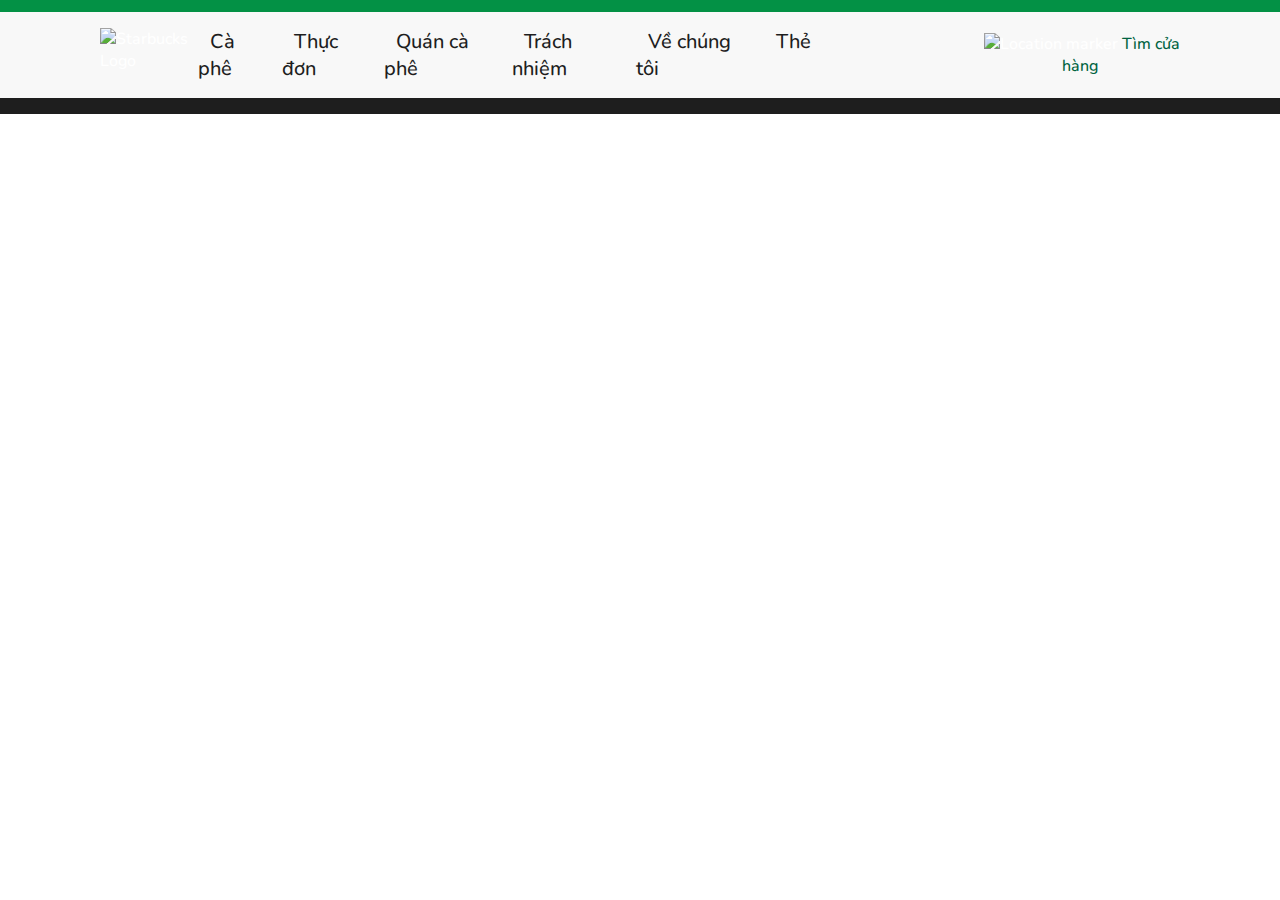
==== index.html @ 79cfeed6 "modified all menu classes" ====
<!DOCTYPE html>
<html lang="vi-VN">
<head>
    <meta charset="UTF-8">
    <meta http-equiv="X-UA-Compatible" content="IE=edge">
    <meta name="viewport" content="width=device-width, initial-scale=1.0">
    <link rel="stylesheet" type = "text/css" href = "styles/style.css">
    <title>Starbucks Coffee Company</title>
</head>
<body>
    <header class="header-container">
        <a href="https://youtu.be/dQw4w9WgXcQ" class="decorative-line"></a>
        <div id="header">
            <div class="logo-container">
                <a href="#" class="logo">
                    <img src="https://www.starbucks.vn/media/jlrf0uhs/logo_tcm89-366_w1024_n.png" alt="Starbucks Logo">
                </a>
            </div>

            <div class="nav-menu">
                <ul>
                    <li class="nav-link nav-link-0">
                        <a href="#">
                            <strong>Cà phê</strong>
                        </a>
                    </li>
                    <li class="nav-link nav-link-1">
                        <a href="#">
                            <strong>Thực đơn</strong>
                        </a>
                    </li>
                    <li class="nav-link nav-link-2">
                        <a href="#">
                            <strong>Quán cà phê</strong>
                        </a>
                    </li>
                    <li class="nav-link nav-link-3">
                        <a href="#">
                            <strong>Trách nhiệm</strong>
                        </a>
                    </li>
                    <li class="nav-link nav-link-4">
                        <a href="#">
                            <strong>Về chúng tôi</strong>
                        </a>
                    </li>
                    <li class="nav-link nav-link-5">
                        <a href="#">
                            <strong>Thẻ</strong>
                        </a>
                    </li>

                </ul>
            </div>

            <div class="store-location-container">
                <a href="#" class="store-location">
                    <img class="location-marker" src="https://www.starbucks.vn/assets/images/map%20marker.svg" alt="Location marker">
                    <span>Tìm cửa hàng</span>
                </a>
            </div>

            <div class="nav-drop-down hamburger"></div>

        </div>    
    </header>

    <div class="megaNav" id="menus">
        <ol class="container">
            <!--menu 0-->
            <li class="fields" id="menu_0">
                <div class="menu_content">
                    <ol class="nav-blocks">
                        <li>
                            <p>
                                <a href="https://www.starbucks.vn/ca-phe/ca-phe-cua-chung-toi/" class="bold">Cà phê của Chúng tôi</a>
                            </p>
                            <ol>
                                <li>
                                    <a href="https://www.starbucks.vn/ca-phe/ca-phe-cua-chung-toi/format/whole-bean/">Cà phê Nguyên Hạt</a>
                                </li>
                                <li>
                                    <a href="https://www.starbucks.vn/ca-phe/ca-phe-cua-chung-toi/view-all-coffee/">Xem Tất cả các loại Cà phê</a>
                                </li>
                            </ol>
                        </li>
    
                        <li>
                            <p>
                                <a href="https://www.starbucks.vn/ca-phe/coffee-finder/" class="bold">Tìm loại Cà phê Hoàn hảo của Bạn</a>
                            </p>
                        </li>
    
                        <li>
                            <p>
                                <a href="https://www.starbucks.vn/ca-phe/espresso/" class="bold"> Espresso</a>
                            </p>
                            <ol>
                                <li>
                                    <a href="https://www.starbucks.vn/ca-phe/espresso/thành-phần/">Thành phần</a>
                                </li>
                                <li>
                                    <a href="https://www.starbucks.vn/ca-phe/espresso/thiết-bị-tốt-nhất/">Thiết bị Tốt nhất</a>
                                </li>
                                <li>
                                    <a href="https://www.starbucks.vn/ca-phe/espresso/nhân-viên-pha-chế-cà-phê/">Nhân viên Pha chế Cà phê</a>
                                </li>
                            </ol>
                        </li>
    
                        <li>
                            <p>
                                <a href="https://www.starbucks.vn/ca-phe/cach-pha-ca-phe/" class="bold">Cách Pha Cà phê</a>
                            <ol>
                                <li>
                                    <a href="https://www.starbucks.vn/ca-phe/cach-pha-ca-phe/coffee-press/">Coffee Press</a>"
                                </li>
                                <li>
                                    <a href="https://www.starbucks.vn/ca-phe/cach-pha-ca-phe/pour-over/">Pour-Over</a>"
                                </li>
                                <li>
                                    <a href="https://www.starbucks.vn/ca-phe/cach-pha-ca-phe/iced-pour-over/">Iced Pour-Over</a>
                                </li>
                                <li>
                                    <a href="https://www.starbucks.vn/ca-phe/cach-pha-ca-phe/coffee-brewer/">Coffee Brewer</a>
                                </li>
                            </ol>
                        </li>
    
                        <li>
                            <p>
                                <a href="https://www.starbucks.vn/ca-phe/tim-nguon-cung-ung-co-dao-duc/" class="bold">Tìm nguồn Cung ứng có Đạo đức</a>       
                            </p>
                            <ol>
                                <li>
                                    <a href="https://www.starbucks.vn/trach-nhiem/tim-nguon-cung-ung-co-dao-duc/tim-nguon-cung-ung-ca-phe/">
                                        Cà phê được Vun trồng có Trách nhiệm</a>
                                </li>
                                <li>
                                    <a href="https://www.starbucks.vn/ca-phe/tim-nguon-cung-ung-co-dao-duc/chat-luong-ca-phe/">Chất lượng cà phê</a>
                                </li>
                                <li>
                                    <a href="https://www.starbucks.vn/trach-nhiem/tim-nguon-cung-ung-co-dao-duc/ho-tro-nong-dan/">Hỗ trợ Nông dân</a>
                                </li>
                            </ol>
                        </li>
    
                        <li>
                            <p class="bold">Tìm hiểu thêm</p>
                            <ol>
                                <li>
                                    <a href="https://www.starbucks.vn/ca-phe/learn/dòng-sản-phẩm-cà-phê-rang/">Dòng sản phẩm Cà phê Rang Starbucks</a>
                                </li>
                                <li>
                                    <a href="https://www.starbucks.vn/ca-phe/learn/những-hương-vị-trong-cốc-cà-phê-của-bạn/">Những hương vị trong Cốc cà phê của bạn</a>
                                </li>
                                <li>
                                    <a href="https://www.starbucks.vn/ca-phe/learn/câu-hỏi-thường-gặp-về-cà-phê/">Câu hỏi Thường Gặp về Cà phê
                                </li>
                            </ol>
                        </li>
                    </ol>
    
                    <p class="menu_suggestion_title">Bạn đang tìm kiếm các loại Đồ uống Cà phê?</p>
                    <ul class="menu_suggestion_links">
                        <li class="navGroup_menu_sugList_item">
                            <a  class="link" href="https://www.starbucks.vn/thuc-don/thuc-uong//" class="bold">Thức uống
                            </a>
                        </li>
                    </ul>
                </div>
    
                <div class="menu_promo">
                    <a href="https://www.starbucks.vn/ca-phe/vang/" target="_self">
                        <p>
                            <img src="https://www.starbucks.vn/media/gapffx4c/blonde_roast_coffee_tcm89-15926.jpg" alt="Starbucks Rewards">
                        </p>
                        <p class="bold">Blonde Roast</p>
                        <p>Nhẹ và ngọt dịu, loại cà phê rang qua hoàn hảo.</p>
                    </a>
                </div>
            </li>
    
            <!-- menu 1-->
            <li class="fields" id="menu_1">
                <div class="menu_content">
                    <ol class="nav-blocks">
                        <li>
                            <p>
                                <a href="https://www.starbucks.vn/thuc-don/thuc-an/" class="bold">Thức ăn</a>
                            </p>
    
                            <ol>
                                <li>
                                    <a href="https://www.starbucks.vn/thuc-don/thuc-an/banh/">Bánh</a>
                                </li>
                                <li>
                                    <a href="https://www.starbucks.vn/thuc-don/thuc-an/banh-muffin/">Bánh Muffin</a>
                                </li>
                                <li>
                                    <a href="https://www.starbucks.vn/thuc-don/thuc-an/banh-cookie/">Bánh Cookie</a>"
                                <li>
                                    <a href="https://www.starbucks.vn/thuc-don/thuc-an/banh-ngot/">Bánh ngọt</a>"
                                </li>
                                <li>
                                    <a href="https://www.starbucks.vn/thuc-don/thuc-an/banh-mi-sandwiches/">Bánh mì sandwiches</a>
                                </li>
                            </ol>
                        </li>
    
                        <li>
                            <p>
                                <a href="https://www.starbucks.vn/thuc-don/thuc-uong/" class="bold">Thức uống</a>
                            </p>
    
                            <ol>
                                <li>
                                    <a href="https://www.starbucks.vn/thuc-don/thuc-uong/thuc-uong-espresso/">Thức uống Espresso</a>
                                </li>
                                <li>
                                    <a href="https://www.starbucks.vn/thuc-don/thuc-uong/thuc-uong-voi-socola/">Thức uống với Sôcôla</a>
                                </li>
                                <li>
                                    <a href="https://www.starbucks.vn/thuc-don/thuc-uong/ca-phe-xay-frappuccino/">Cà phê Xay Frappuccino®</a>
                                </li>
                                <li>
                                    <a href="https://www.starbucks.vn/thuc-don/thuc-uong/kem-tron-frappuccino/">Kem Trộn Frappuccino®</a>
                                <li>
                                    <a href="https://www.starbucks.vn/thuc-don/thuc-uong/tra-pha/">Trà pha</a>
                                </li>
                            </ol>
                        </li>
                    </ol>
    
                    <p class="menu_suggestion_title">Bạn đang tìm kiếm Cà phê để thưởng thức tại Nhà?</p>
                    <ul class="menu_suggestion_links">
                        <li class="navGroup_menu_sugList_item"> 
                            <a  class="link bold" href="https://www.starbucks.vn/ca-phe/learn/dòng-sản-phẩm-cà-phê-rang/">Tìm hiểu về Dòng sản phẩm cà phê rang Starbucks Roast
                            </a>
                        </li>
                        <li class="navGroup_menu_sugList_item">Cà phê</li>
                    </ul>
                </div>
    
                <div class="menu_promo">
                    <a href="https://www.starbucks.vn/thuc-don/thuc-an/" target="_self">
                        <p>
                            <img src="https://www.starbucks.vn/media/lwhnwlla/menu_blueberries_tcm89-16461.jpg" alt="Starbucks Rewards">
                        </p>
                        
                        <p class="bold">Đồ ăn Thực thụ, Cực Ngon</p>
                        <p>Xem những lựa chọn món ăn mới trong cửa hàng của chúng tôi.</p>
                        
                    </a>
                </div>
            </li>
    
            <!--menu 2-->
            <li class="fields" id="menu_2">
                <div class="menu_content">
                    <ol class="nav-blocks">
                        <li>
                            <p>
                                <a href="https://www.starbucks.vn/quan-ca-phe/chuong-trinh-chuyen-gia-ca-phe/" class="bold">Chương trình Chuyên gia cà phê</a>
                            </p>
                        </li>
    
                        <li>
                            <p>
                                <a href="https://www.starbucks.vn/quan-ca-phe/cong-dong-truc-tuyen/" class="bold">Cộng đồng Trực tuyến</a>
                            </p>
                        </li>
    
                        <li>
                            <p>
                                <a href="https://www.starbucks.vn/quan-ca-phe/thiet-ke-cua-hang/" class="bold">Thiết kế Cửa hàng
                            </p>
                        </li>
    
                        <li>
                            <p>
                                <a href="https://www.starbucks.vn/quan-ca-phe/thuong-mai/" class="bold">Sản phẩm</a>
                            </p>
                            <ol>
                                <li>
                                    <a href="https://www.starbucks.vn/quan-ca-phe/thuong-mai/drinkware/">Dụng cụ uống</a>
                                </li>
                                <li>
                                    <a href="https://www.starbucks.vn/quan-ca-phe/thuong-mai/machines/">Dụng cụ pha chế</a>
                                </li>
                                <li>
                                    <a href="https://www.starbucks.vn/quan-ca-phe/thuong-mai/accessories/">Phụ kiện</a>
                                </li>
                            </ol>
                        </li>
                    </ol>
    
                    <p class="menu_suggestion_title">Bạn đang tìm kiếm Điều gì Khác?</p>
                    <ul class="menu_suggestion_links">
                        <li class="navGroup_menu_sugList_item"> 
                            <a  class="link bold" href="https://www.starbucks.vn/thuc-don/thuc-uong/">Thức uống
                            </a>
                        </li>
                        <li class="navGroup_menu_sugList_item">Giới thiệu về Chúng tôi</li>
                    </ul>
                </div>
    
                <div class="menu_promo">
                    <a href="https://www.starbucks.vn/quan-ca-phe/" target="_self">
                        <p>
                            <img src="https://www.starbucks.vn/media/hagf4003/coffeehouse-teaser_tcm89-3864.jpg" alt="Starbucks Rewards">
                        </p>
                        
                        <p class="bold">Cà phê của chúng tôi đưa mọi người lại gần nhau</p>
                        <p>Vui chơi, mơ giấc mơ lớn và kết nối với bạn bè.</p>
                        
                    </a>
                </div>
            </li>
    
    
            <!--menu_3-->
            <li class="fields" id="menu_3">
                <div class="menu_content">
                    <ol class="nav-blocks">
                        <li>
                            <p>
                                <a href="https://www.starbucks.vn/trach-nhiem/tim-nguon-cung-ung-co-dao-duc/" class="bold">Tìm nguồn Cung ứng có Đạo đức
                            </p>
                            <ol>
                                <li>
                                    <a href="https://www.starbucks.vn/trach-nhiem/tim-nguon-cung-ung-co-dao-duc/ho-tro-nong-dan/">Hỗ trợ Nông dân</a>"
                                </li>
                                <li>
                                    <a href="https://www.starbucks.vn/trach-nhiem/tim-nguon-cung-ung-co-dao-duc/tim-nguon-cung-ung-ca-phe/">Tìm nguồn Cung ứng Cà phê</a>"
                                </li>
                                <li>
                                    <a href="https://www.starbucks.vn/trach-nhiem/tim-nguon-cung-ung-co-dao-duc/tim-nguon-cung-ung-tra/">Tìm nguồn Cung ứng Trà</a>"
                                </li>
                                <li>
                                    <a href="https://www.starbucks.vn/trach-nhiem/tim-nguon-cung-ung-co-dao-duc/tim-nguon-cung-ung-ca-cao/">Tìm nguồn Cung ứng Ca cao</a>"
                                </li>
                            </ol>
                        </li>
    
                        <li>
                            <p>
                                <a href="https://www.starbucks.vn/trach-nhiem/moi-truong/" class="open">Môi trường</a>"
                            </p>
    
                            <ol>
                                <li>
                                    <a href="https://www.starbucks.vn/trach-nhiem/moi-truong/tai-che/">Tái chế</a>
                                </li>
                                <li>
                                    <a href="https://www.starbucks.vn/trach-nhiem/moi-truong/nang-luong/">Năng lượng</a>
                                </li>
                                <li>
                                    <a href="https://www.starbucks.vn/trach-nhiem/moi-truong/nuoc/">Nước</a>
                                </li>
                                <li>
                                    <a href="https://www.starbucks.vn/trach-nhiem/moi-truong/cong-trinh-xanh/">Công trình Xanh</a>
                                </li>
                                <li>
                                    <a href="https://www.starbucks.vn/trach-nhiem/moi-truong/bien-doi-khi-hau/">Biến đổi Khí hậu</a>
                                </li>
                            </ol>
    
                        </li>       
                    </ol>
                    <p class="menu_suggestion_title">Bạn đang tìm kiếm Thông tin về Starbucks?</p>
                    <ul class="menu_suggestion_links">
                        <li class="navGroup_menu_sugList_item">Giới thiệu về Chúng tôi</li>
                        <li class="navGroup_menu_sugList_item">Cà phê</li>
                    </ul>
                </div>
    
                <div class="menu_promo">
                    <div class="anchor">
                        <p>
                            <img src="https://www.starbucks.vn/media/ksrinkwr/responsibility-upsell-promo-image_tcm89-23593.jpg" alt="Starbucks Rewards">
                        </p>
                        
                        <p class="bold">Sự tham gia của Cộng đồng</p>
                        <p>
                            "Chúng tôi khuyến khích cộng sự (nhân viên) cũng như khách hàng tham gia cộng đồng của họ.""
                        </p>
                        
                    </div>
                </div>  
            </li>
    
    
            <!--menu_4-->
            <li class="fields" id="menu_4">
                <div class="menu_content">
                    <ol class="nav-blocks">
                        <li>
                            <p>
                                <a href="https://www.starbucks.vn/ve-chung-toi/di-san/" class="bold">Di sản
                            </p>
                        </li>
                        <li>
                            <p>
                                <a href="https://www.starbucks.vn/ve-chung-toi/cong-ty/" class="bold">Công ty</a>"
                            </p>
    
                            <ol>
                                <li>
                                    <a href="https://www.starbucks.vn/ve-chung-toi/cong-ty/tuyen-bo-ve-su-menh/">Tuyên bố về Sứ mệnh</a>
                                </li>
                                <li>
                                    <a href="https://www.starbucks.vn/ve-chung-toi/cong-ty/dao-duc-va-tuan-thu-trong-kinh-doanh/">Đạo đức và Tuân thủ trong Kinh doanh</a>
                                </li>
                                <li>
                                    <a href="https://www.starbucks.vn/ve-chung-toi/cong-ty/su-da-dang-tai-starbucks/">Sự đa dạng tại Starbucks</a>
                                </li>
                                <li>
                                    <a href="https://www.starbucks.vn/ve-chung-toi/cong-ty/chinh-sach-truc-tuyen/">Chính sách Trực tuyến</a>
                                </li>
                            </ol>
    
                        </li> 
                        
                        <li>
                            <p>
                                <a href="https://www.starbucks.vn/ve-chung-toi/co-hoi-nghe-nghiep/" class="bold">Cơ hội nghề nghiệp</a>
                            </p>
                        </li>
                    </ol>
                    <p class="menu_suggestion_title">Bạn đang tìm kiếm Vị trí Cửa hàng?</p>
                    <ul class="menu_suggestion_links">
                        <li class="navGroup_menu_sugList_item">
                            <a class="link bold" href="https://www.starbucks.vn/dich-vu-khach-hang/">Dịch vụ Khách hàng</a>"
                        </li>
                        <li class="navGroup_menu_sugList_item">Bộ định vị Cửa hàng</li>
                    </ul>
                </div>
    
                <div class="menu_promo">
                    <div class="anchor">
                        <p>
                            <img src="https://www.starbucks.vn/media/jl4nrlxy/teaser01_tcm89-3390.jpg" alt="Starbucks Rewards">
                        </p>
                        
                        <p class="bold">Một Loại Công ty Khác</p>
                        <p>
                            "Sứ mệnh của chúng tôi là khơi nguồn cảm hứng và nuôi dưỡng tinh thần con người - một người, một cốc cà phê và một tình hàng xóm vào một thời điểm."
                        </p>
                        
                    </div>
                </div>
            </li>
    
    
            <!--menu_5-->
            <li class="fields" id="menu_5">
                <div class="menu_content">
                    <ol class="nav-blocks">
                        <li>
                            <p>
                                <a href="https://card.starbucks.vn/en/" class="bold">Quản Lý Tài Khoản
                            </p>
                            <ol>
                                <li>
                                    <a href="https://card.starbucks.vn/en/sign-in">Đăng nhập/Đăng ký tài khoản mới</a>
                                </li>
                                <li>
                                    <a href="https://card.starbucks.vn/en/sign-in">Lịch sử giao dịch</a>
                                </li>
                                <li>
                                    <a href="https://card.starbucks.vn/en/sign-in">Báo mất thẻ</a>
                                </li>
                            </ol>
                        </li>
    
                        <li>
                            <p class="bold">
                                Thông Tin Khác
                            </p>
                            <ol>
                                <li>
                                    <a href="https://card.starbucks.vn/en/">Starbucks Rewards™</a>
                                </li>
                                
                                <li>
                                    <a href="https://www.starbucks.vn/ve-chung-toi/cong-ty/chinh-sach-truc-tuyen/starbucks-rewards-terms-and-conditions/">
                                        Điều kiện và điều khoản chương trình</a>
                                </li>
    
                                <li>
                                    <a href="https://www.starbucks.vn/ve-chung-toi/cong-ty/chinh-sach-truc-tuyen/chi-nh-sa-ch-ba-o-ma-t-thong-tin/">
                                        Chính sách về quyền riêng tư</a>
                                </li>
    
                                <li>
                                    <a href="https://www.starbucks.vn/ve-chung-toi/cong-ty/chinh-sach-truc-tuyen/starbucks-rewards-faqs/">
                                        Câu hỏi thường gặp chương trình Starbucks Rewards™</a>
                                </li>
                            </ol>
                        </li> 
    
                        <li>
                            <p class="bold">
                                Thẻ quà tặng điện tử
                            </p>
                            <ol>
                                <li>
                                    <a href="https://card.starbucks.vn/en/landing-egift">Gửi thẻ quà tặng ngay</a>
                                </li>
                            </ol>
                        </li>
                    </ol>
                    <p class="menu_suggestion_title"> Đang tìm kiếm vị trí cửa hàng</p>
                    <ul class="menu_suggestion_links">
                        <li class="navGroup_menu_sugList_item">Bộ định vị Cửa hàng</li>
                    </ul>
                </div>
                <div class="menu_promo">
                    <a href="https://card.starbucks.vn/en/sign-in" target="_self">
                        <p>
                            <img src="https://www.starbucks.vn/media/wyldxria/card-teaser_tcm89-25200.jpg" alt="Starbucks Rewards"/>
                        </p>
                        <p class="bold">Nhận ngôi sao điểm thưởng cho mỗi chi tiêu tại Starbucks.</p>
                        <p>
                            Đăng ký Starbucks Rewards™ ngay hôm nay
                        </p>
                    </a>
                </div>
            </li>
        </ol>
    </div>
</body>
</html>
---- styles/style.css ----
@import url('https://fonts.googleapis.com/css2?family=Nunito:wght@200;300;400;500;600;700;800;900;1000&display=swap');

* {
    font-family: "Nunito", monospace;
    font-weight: 500;
    box-sizing: border-box;
    padding: 0;
    margin: 0;
    list-style-type: none;
}

:root {
    --main-color: #006341;
    --dark-color: #1e1e1e;
    --dark-pale: #242221;
    --light-color: #f8f8f8;
}

/* COMMONS */
a {
    color: #fff;
    text-decoration: none;
    padding-right: 4px;
}

p {
    font-weight: 500;
}

.bold {
    font-weight: 800;
    font-size: 14px;
}

/* ONLY STARBUCK */
a:hover {
    background-color: #039145;
}

.header-container {
    background-color: var(--light-color);
}

#header {
    position: relative;
    /* background-color: rgb(180, 211, 242); */
    padding: 16px 100px;
    display: flex;
}

.decorative-line {
    display: block;
    height: 12px;
    background-color: var(--main-color);
    width: 100%;
}

.logo-container {
    display: inline-block;
    flex: 1;
}

.store-location-container {

    flex: 2;
    text-align: center;
    margin: auto;;
}

.store-location span {
    color: var(--main-color);
    font-size: 16px;
    /* margin: auto; */
    /* background-color: crimson; */
}

.location-marker {
    width: 16px;
    /* background-color: coral; */
}

.nav-menu {
    flex: 8;
    display: flex;
    align-items: flex-end;
}

.nav-menu ul {
    width: 80%;
    display: flex;
}

.nav-menu a {
    color: var(--dark-color);
    font-size: 20px;
    padding: 16px;
    padding-left: 12px;
}

.nav-menu a:hover {
    color: var(--light-color);
    background-color: var(--dark-color);
}

.megaNav {
    background-color: var(--dark-color);
    padding: 16px 100px;
    padding-top: 0px;
    color: #fff;
}

.megaNav .container {
    /* background-color: brown; */
    /* background: url("../assets/imgs/Girl.jfif"); */
    background: url("../assets/imgs/pattern_stars.png");
    background-position: 50%;
    background-size: 10%;
    /* min-height: 100px; */
}

.megaNav .container .fields {
    color: #fff;
    display: none;
    flex-direction: row;
}

.megaNav .container .fields.open {
    display: flex;
}

.menu_content {
    background-color: var(--dark-color);
    flex: 5;
}

.menu_content a {
    color: #fff
}

.menu_content .nav-blocks {
    display: grid;
    grid-template-columns: repeat(4, 1fr);
    gap: 40px;
    padding-left: 40px;
}

.menu_content .nav-blocks > li a {
    font-size: 12px;
}

.menu_content .nav-blocks > li a.bold {
    font-size: 14px;
}

.menu_promo {
    /* background-color: salmon; */
    padding: 24px;
    flex: 1;
    /* height: 300px */
    padding-bottom: 40px;
}

.menu_promo .promo-clickable {
    /* background-color: salmon; */
    display: block;
    width: 60%;
}

.menu_promo .promo-clickable p {

}
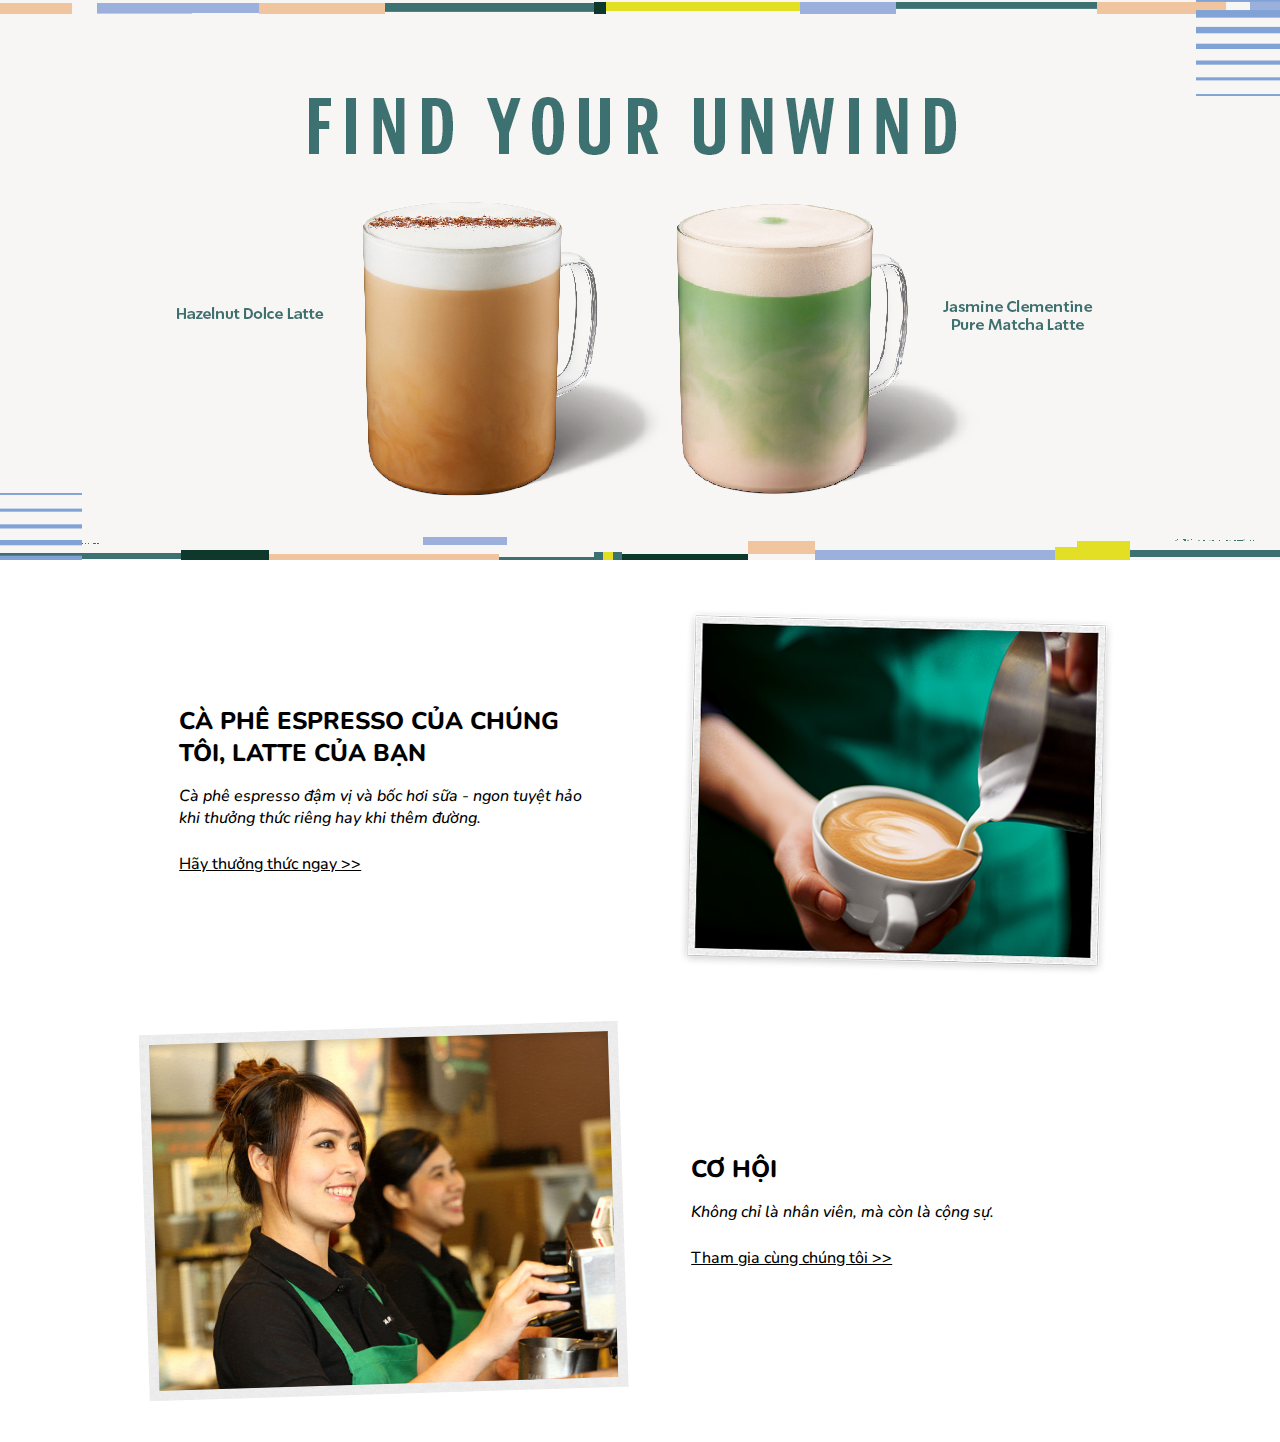
==== commit edb9faac: "finish page-main-content" ====
--- a/index.html
+++ b/index.html
@@ -8,7 +8,7 @@
     <title>Starbucks Coffee Company</title>
 </head>
 <body>
-    <header class="header-container">
+    <!-- <header class="header-container">
         <a href="https://youtu.be/dQw4w9WgXcQ" class="decorative-line"></a>
         <div id="header">
             <div class="logo-container">
@@ -55,7 +55,7 @@
 
             <div class="store-location-container">
                 <a href="#" class="store-location">
-                    <img class="location-marker" src="https://www.starbucks.vn/assets/images/map%20marker.svg" alt="Location marker">
+                    <img src="https://www.starbucks.vn/assets/images/map%20marker.svg" alt="Location marker">
                     <span>Tìm cửa hàng</span>
                 </a>
             </div>
@@ -63,9 +63,9 @@
             <div class="nav-drop-down hamburger"></div>
 
         </div>    
-    </header>
-
-    <div class="megaNav" id="menus">
+    </header> -->
+
+    <div class="megaNav" id="main-menu">
         <ol class="container">
             <!--menu 0-->
             <li class="fields" id="menu_0">
@@ -113,10 +113,10 @@
                                 <a href="https://www.starbucks.vn/ca-phe/cach-pha-ca-phe/" class="bold">Cách Pha Cà phê</a>
                             <ol>
                                 <li>
-                                    <a href="https://www.starbucks.vn/ca-phe/cach-pha-ca-phe/coffee-press/">Coffee Press</a>"
-                                </li>
-                                <li>
-                                    <a href="https://www.starbucks.vn/ca-phe/cach-pha-ca-phe/pour-over/">Pour-Over</a>"
+                                    <a href="https://www.starbucks.vn/ca-phe/cach-pha-ca-phe/coffee-press/">Coffee Press</a>
+                                </li>
+                                <li>
+                                    <a href="https://www.starbucks.vn/ca-phe/cach-pha-ca-phe/pour-over/">Pour-Over</a>
                                 </li>
                                 <li>
                                     <a href="https://www.starbucks.vn/ca-phe/cach-pha-ca-phe/iced-pour-over/">Iced Pour-Over</a>
@@ -155,7 +155,7 @@
                                     <a href="https://www.starbucks.vn/ca-phe/learn/những-hương-vị-trong-cốc-cà-phê-của-bạn/">Những hương vị trong Cốc cà phê của bạn</a>
                                 </li>
                                 <li>
-                                    <a href="https://www.starbucks.vn/ca-phe/learn/câu-hỏi-thường-gặp-về-cà-phê/">Câu hỏi Thường Gặp về Cà phê
+                                    <a href="https://www.starbucks.vn/ca-phe/learn/câu-hỏi-thường-gặp-về-cà-phê/">Câu hỏi Thường Gặp về Cà phê</a>
                                 </li>
                             </ol>
                         </li>
@@ -172,9 +172,7 @@
     
                 <div class="menu_promo">
                     <a href="https://www.starbucks.vn/ca-phe/vang/" target="_self">
-                        <p>
-                            <img src="https://www.starbucks.vn/media/gapffx4c/blonde_roast_coffee_tcm89-15926.jpg" alt="Starbucks Rewards">
-                        </p>
+                        <img src="https://www.starbucks.vn/media/gapffx4c/blonde_roast_coffee_tcm89-15926.jpg" alt="Starbucks Rewards">
                         <p class="bold">Blonde Roast</p>
                         <p>Nhẹ và ngọt dịu, loại cà phê rang qua hoàn hảo.</p>
                     </a>
@@ -198,9 +196,9 @@
                                     <a href="https://www.starbucks.vn/thuc-don/thuc-an/banh-muffin/">Bánh Muffin</a>
                                 </li>
                                 <li>
-                                    <a href="https://www.starbucks.vn/thuc-don/thuc-an/banh-cookie/">Bánh Cookie</a>"
-                                <li>
-                                    <a href="https://www.starbucks.vn/thuc-don/thuc-an/banh-ngot/">Bánh ngọt</a>"
+                                    <a href="https://www.starbucks.vn/thuc-don/thuc-an/banh-cookie/">Bánh Cookie</a>
+                                <li>
+                                    <a href="https://www.starbucks.vn/thuc-don/thuc-an/banh-ngot/">Bánh ngọt</a>
                                 </li>
                                 <li>
                                     <a href="https://www.starbucks.vn/thuc-don/thuc-an/banh-mi-sandwiches/">Bánh mì sandwiches</a>
@@ -244,10 +242,7 @@
     
                 <div class="menu_promo">
                     <a href="https://www.starbucks.vn/thuc-don/thuc-an/" target="_self">
-                        <p>
-                            <img src="https://www.starbucks.vn/media/lwhnwlla/menu_blueberries_tcm89-16461.jpg" alt="Starbucks Rewards">
-                        </p>
-                        
+                        <img src="https://www.starbucks.vn/media/lwhnwlla/menu_blueberries_tcm89-16461.jpg" alt="Starbucks Rewards">
                         <p class="bold">Đồ ăn Thực thụ, Cực Ngon</p>
                         <p>Xem những lựa chọn món ăn mới trong cửa hàng của chúng tôi.</p>
                         
@@ -307,13 +302,9 @@
     
                 <div class="menu_promo">
                     <a href="https://www.starbucks.vn/quan-ca-phe/" target="_self">
-                        <p>
-                            <img src="https://www.starbucks.vn/media/hagf4003/coffeehouse-teaser_tcm89-3864.jpg" alt="Starbucks Rewards">
-                        </p>
-                        
+                        <img src="https://www.starbucks.vn/media/hagf4003/coffeehouse-teaser_tcm89-3864.jpg" alt="Starbucks Rewards">                
                         <p class="bold">Cà phê của chúng tôi đưa mọi người lại gần nhau</p>
                         <p>Vui chơi, mơ giấc mơ lớn và kết nối với bạn bè.</p>
-                        
                     </a>
                 </div>
             </li>
@@ -329,23 +320,23 @@
                             </p>
                             <ol>
                                 <li>
-                                    <a href="https://www.starbucks.vn/trach-nhiem/tim-nguon-cung-ung-co-dao-duc/ho-tro-nong-dan/">Hỗ trợ Nông dân</a>"
+                                    <a href="https://www.starbucks.vn/trach-nhiem/tim-nguon-cung-ung-co-dao-duc/ho-tro-nong-dan/">Hỗ trợ Nông dân</a>
                                 </li>
                                 <li>
                                     <a href="https://www.starbucks.vn/trach-nhiem/tim-nguon-cung-ung-co-dao-duc/tim-nguon-cung-ung-ca-phe/">Tìm nguồn Cung ứng Cà phê</a>"
                                 </li>
                                 <li>
-                                    <a href="https://www.starbucks.vn/trach-nhiem/tim-nguon-cung-ung-co-dao-duc/tim-nguon-cung-ung-tra/">Tìm nguồn Cung ứng Trà</a>"
-                                </li>
-                                <li>
-                                    <a href="https://www.starbucks.vn/trach-nhiem/tim-nguon-cung-ung-co-dao-duc/tim-nguon-cung-ung-ca-cao/">Tìm nguồn Cung ứng Ca cao</a>"
-                                </li>
-                            </ol>
-                        </li>
-    
-                        <li>
-                            <p>
-                                <a href="https://www.starbucks.vn/trach-nhiem/moi-truong/" class="open">Môi trường</a>"
+                                    <a href="https://www.starbucks.vn/trach-nhiem/tim-nguon-cung-ung-co-dao-duc/tim-nguon-cung-ung-tra/">Tìm nguồn Cung ứng Trà</a>
+                                </li>
+                                <li>
+                                    <a href="https://www.starbucks.vn/trach-nhiem/tim-nguon-cung-ung-co-dao-duc/tim-nguon-cung-ung-ca-cao/">Tìm nguồn Cung ứng Ca cao</a>
+                                </li>
+                            </ol>
+                        </li>
+    
+                        <li>
+                            <p>
+                                <a href="https://www.starbucks.vn/trach-nhiem/moi-truong/" class="bold">Môi trường</a>
                             </p>
     
                             <ol>
@@ -377,10 +368,7 @@
     
                 <div class="menu_promo">
                     <div class="anchor">
-                        <p>
-                            <img src="https://www.starbucks.vn/media/ksrinkwr/responsibility-upsell-promo-image_tcm89-23593.jpg" alt="Starbucks Rewards">
-                        </p>
-                        
+                        <img src="https://www.starbucks.vn/media/ksrinkwr/responsibility-upsell-promo-image_tcm89-23593.jpg" alt="Starbucks Rewards">            
                         <p class="bold">Sự tham gia của Cộng đồng</p>
                         <p>
                             "Chúng tôi khuyến khích cộng sự (nhân viên) cũng như khách hàng tham gia cộng đồng của họ.""
@@ -397,12 +385,12 @@
                     <ol class="nav-blocks">
                         <li>
                             <p>
-                                <a href="https://www.starbucks.vn/ve-chung-toi/di-san/" class="bold">Di sản
-                            </p>
-                        </li>
-                        <li>
-                            <p>
-                                <a href="https://www.starbucks.vn/ve-chung-toi/cong-ty/" class="bold">Công ty</a>"
+                                <a href="https://www.starbucks.vn/ve-chung-toi/di-san/" class="bold">Di sản</a>
+                            </p>
+                        </li>
+                        <li>
+                            <p>
+                                <a href="https://www.starbucks.vn/ve-chung-toi/cong-ty/" class="bold">Công ty</a>
                             </p>
     
                             <ol>
@@ -439,10 +427,7 @@
     
                 <div class="menu_promo">
                     <div class="anchor">
-                        <p>
-                            <img src="https://www.starbucks.vn/media/jl4nrlxy/teaser01_tcm89-3390.jpg" alt="Starbucks Rewards">
-                        </p>
-                        
+                        <img src="https://www.starbucks.vn/media/jl4nrlxy/teaser01_tcm89-3390.jpg" alt="Starbucks Rewards">
                         <p class="bold">Một Loại Công ty Khác</p>
                         <p>
                             "Sứ mệnh của chúng tôi là khơi nguồn cảm hứng và nuôi dưỡng tinh thần con người - một người, một cốc cà phê và một tình hàng xóm vào một thời điểm."
@@ -518,9 +503,7 @@
                 </div>
                 <div class="menu_promo">
                     <a href="https://card.starbucks.vn/en/sign-in" target="_self">
-                        <p>
-                            <img src="https://www.starbucks.vn/media/wyldxria/card-teaser_tcm89-25200.jpg" alt="Starbucks Rewards"/>
-                        </p>
+                        <img src="https://www.starbucks.vn/media/wyldxria/card-teaser_tcm89-25200.jpg" alt="Starbucks Rewards"/>
                         <p class="bold">Nhận ngôi sao điểm thưởng cho mỗi chi tiêu tại Starbucks.</p>
                         <p>
                             Đăng ký Starbucks Rewards™ ngay hôm nay
@@ -530,5 +513,38 @@
             </li>
         </ol>
     </div>
+
+    <div id="page-container">
+        <div class="page-banner">
+            <img src="./assets/imgs/website_banner.jpg" alt="Page Banner">
+        </div>
+
+        <div class="slogan-content">
+            <div class="text-region">
+                <div class="text-container">
+                    <div class="title">CÀ PHÊ ESPRESSO CỦA CHÚNG TÔI, LATTE CỦA BẠN</div>
+                    <div class="description">Cà phê espresso đậm vị và bốc hơi sữa - ngon tuyệt hảo khi thưởng thức riêng hay khi thêm đường.</div>
+                    <div class="extra-url">Hãy thưởng thức ngay >></div>
+                </div>
+            </div>
+            <div class="img-region">
+                <img src="./assets/imgs/our-exp.png" alt="Espresso Cup">
+            </div>
+        </div>
+        <div class="slogan-content">
+            <div class="img-region">
+                <img src="./assets/imgs/opportunity.png" alt="Opportunity with Starbuck">
+            </div>
+            <div class="text-region">
+                <div class="text-container">
+                    <div class="title">CƠ HỘI</div>
+                    <div class="description">Không chỉ là nhân viên, mà còn là cộng sự.</div>
+                    <div class="extra-url">Tham gia cùng chúng tôi >></div>
+                </div>
+            </div>
+        </div>
+    </div>
+
+    <script src="./scripts/script.js"></script>
 </body>
 </html>--- a/styles/style.css
+++ b/styles/style.css
@@ -30,12 +30,13 @@
 .bold {
     font-weight: 800;
     font-size: 14px;
+    padding: 1px 0px;
 }
 
 /* ONLY STARBUCK */
-a:hover {
+/* a:hover {
     background-color: #039145;
-}
+} */
 
 .header-container {
     background-color: var(--light-color);
@@ -61,22 +62,24 @@
 }
 
 .store-location-container {
-
     flex: 2;
-    text-align: center;
-    margin: auto;;
-}
-
-.store-location span {
+    display: flex;
+    align-items: center;
+    justify-content: center;
+}
+
+.store-location > span {
     color: var(--main-color);
     font-size: 16px;
-    /* margin: auto; */
-    /* background-color: crimson; */
-}
-
-.location-marker {
-    width: 16px;
-    /* background-color: coral; */
+    height: 24px;
+    /* display: inline-block; */
+    /* line-height: 16px; */
+}
+
+.store-location img {
+    height: 24px;
+    /* display: inline-block; */
+    /* line-height: 16px; */
 }
 
 .nav-menu {
@@ -97,25 +100,22 @@
     padding-left: 12px;
 }
 
-.nav-menu a:hover {
+.nav-menu li.hovered a {
     color: var(--light-color);
     background-color: var(--dark-color);
 }
 
 .megaNav {
     background-color: var(--dark-color);
-    padding: 16px 100px;
-    padding-top: 0px;
+    padding: 0px 100px;
     color: #fff;
 }
 
 .megaNav .container {
-    /* background-color: brown; */
     /* background: url("../assets/imgs/Girl.jfif"); */
     background: url("../assets/imgs/pattern_stars.png");
     background-position: 50%;
     background-size: 10%;
-    /* min-height: 100px; */
 }
 
 .megaNav .container .fields {
@@ -131,17 +131,29 @@
 .menu_content {
     background-color: var(--dark-color);
     flex: 5;
+    padding-top: 16px;
 }
 
 .menu_content a {
     color: #fff
 }
 
+.menu_content a:hover {
+    background-color: #039145;
+}
+
 .menu_content .nav-blocks {
+    /* background-color: rgb(207, 146, 146); */
     display: grid;
-    grid-template-columns: repeat(4, 1fr);
+    grid-template-columns: 6fr 6fr 5fr 5fr;
     gap: 40px;
-    padding-left: 40px;
+    padding: 0 0px 36px 40px;
+    margin: 0 8px 12px 0px;
+    border-bottom: solid 1px rgb(120, 120, 120);
+}
+
+.menu_content .nav-blocks > li > ol > li{
+    height: 16px;
 }
 
 .menu_content .nav-blocks > li a {
@@ -160,12 +172,81 @@
     padding-bottom: 40px;
 }
 
-.menu_promo .promo-clickable {
-    /* background-color: salmon; */
+/* .menu_promo .promo-clickable {
+    background-color: salmon;
     display: block;
     width: 60%;
-}
-
-.menu_promo .promo-clickable p {
-
+} */
+
+.menu_promo img {
+    width: 100%;
+}
+
+.menu_promo a {
+    display: block;
+    width: 75%;
+}
+
+
+
+
+
+
+
+
+
+/* PAGE CONTENT */
+.page-container {
+    display: flex;
+    flex-direction: column;
+
+}
+
+.page-banner {
+    height: 560px;
+    display: block;
+}
+
+.page-banner img {
+    width: 100%;
+    height: 100%;
+    object-fit: cover;
+}
+
+.slogan-content {
+    display: block;
+    width: 80%;
+    max-width: 1200px;
+    margin: 40px auto;
+    /* background-color: rgb(35, 125, 141); */
+    display: flex;
+    justify-content: space-between;
+}
+
+.slogan-content .text-region,
+.slogan-content .img-region {
+    flex: 1;
+    display: flex;
+    justify-content: center;
+    align-items: center;
+}
+
+.text-region .text-container {
+    width: 80%;
+}
+
+.text-region .text-container .title {
+    font-size: 24px;
+    font-weight: 800;
+    line-height: 32px;
+    margin-bottom: 16px;
+}
+
+.text-region .text-container .description {
+    font-style: italic;
+    margin-bottom: 24px;
+}
+
+.text-region .text-container .extra-url {
+    text-decoration: underline;
 }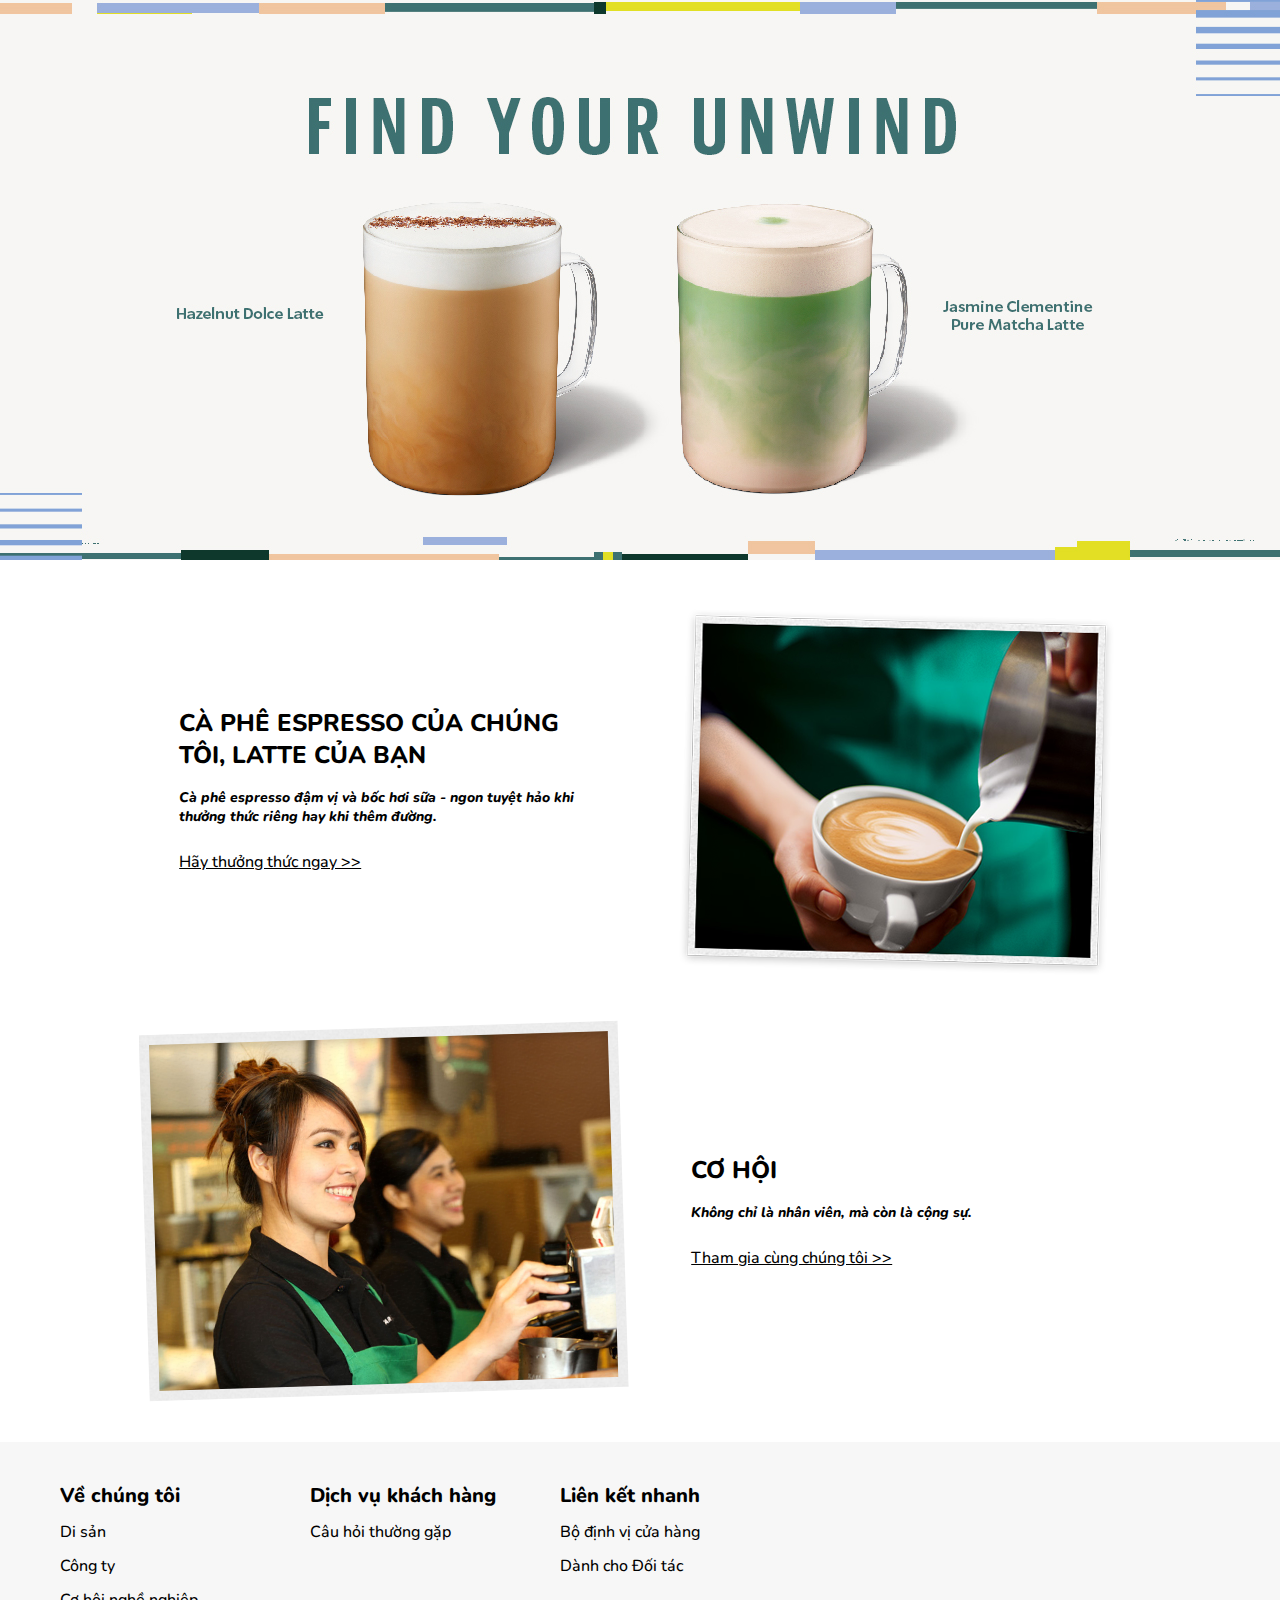
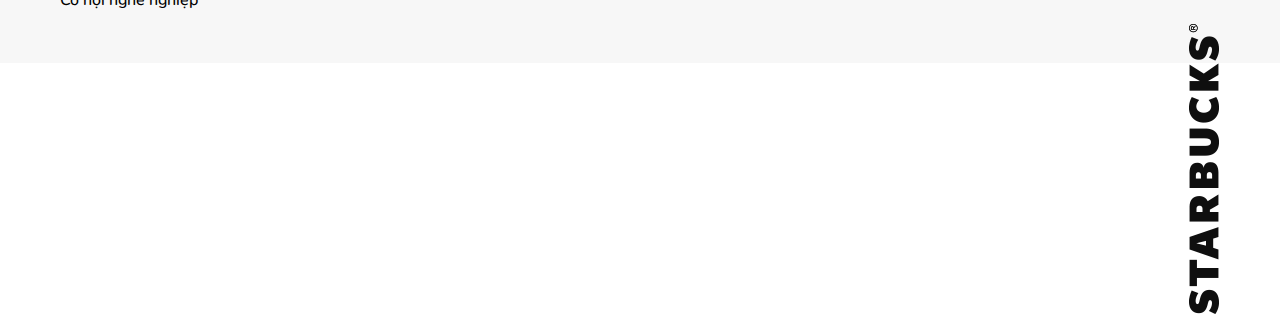
==== commit e621c083: "update footer" ====
--- a/index.html
+++ b/index.html
@@ -523,7 +523,7 @@
             <div class="text-region">
                 <div class="text-container">
                     <div class="title">CÀ PHÊ ESPRESSO CỦA CHÚNG TÔI, LATTE CỦA BẠN</div>
-                    <div class="description">Cà phê espresso đậm vị và bốc hơi sữa - ngon tuyệt hảo khi thưởng thức riêng hay khi thêm đường.</div>
+                    <div class="description bold">Cà phê espresso đậm vị và bốc hơi sữa - ngon tuyệt hảo khi thưởng thức riêng hay khi thêm đường.</div>
                     <div class="extra-url">Hãy thưởng thức ngay >></div>
                 </div>
             </div>
@@ -538,13 +538,67 @@
             <div class="text-region">
                 <div class="text-container">
                     <div class="title">CƠ HỘI</div>
-                    <div class="description">Không chỉ là nhân viên, mà còn là cộng sự.</div>
+                    <div class="description bold">Không chỉ là nhân viên, mà còn là cộng sự.</div>
                     <div class="extra-url">Tham gia cùng chúng tôi >></div>
                 </div>
             </div>
         </div>
     </div>
 
+    <div id="footer">
+        <div class="footer-content">
+            <div id="nav-menu">
+                <div class="nav-blocks">
+                    <div>
+                        <a href="#" class="bold title">
+                            Về chúng tôi
+                        </a>
+                    </div>
+                    <ul>
+                        <li>
+                            <a href="#">Di sản</a>
+                        </li>
+                        <li>
+                            <a href="#">Công ty</a>
+                        </li>
+                        <li>
+                            <a href="#">Cơ hội nghề nghiệp</a>
+                        </li>
+                    </ul>
+                </div>
+                <div class="nav-blocks">
+                    <div>
+                        <a href="#" class="bold title">
+                            Dịch vụ khách hàng
+                        </a>
+                    </div>
+                    <ul>
+                        <li>
+                            <a href="#">Câu hỏi thường gặp</a>
+                        </li>
+                    </ul>
+                </div>
+                <div class="nav-blocks">
+                    <div>
+                        <a href="#" class="bold title">
+                            Liên kết nhanh
+                        </a>
+                    </div>
+                    <ul>
+                        <li>
+                            <a href="#">Bộ định vị cửa hàng</a>
+                        </li>
+                        <li>
+                            <a href="#">Dành cho Đối tác</a>
+                        </li>
+                    </ul>
+                </div>
+            </div>
+        </div>
+        <div class="brand-name">
+            <img src="./assets/imgs/brand-name.jpg" alt="">
+        </div>
+    </div>
     <script src="./scripts/script.js"></script>
 </body>
 </html>--- a/styles/style.css
+++ b/styles/style.css
@@ -249,4 +249,42 @@
 
 .text-region .text-container .extra-url {
     text-decoration: underline;
+}
+
+#footer {
+    background-color: #f7f7f7;
+    padding: 40px 60px;
+    position: relative;
+}
+
+#nav-menu {
+    display: flex;
+    /* background-color: #006341; */
+}
+
+#nav-menu .nav-blocks {
+    /* background-color: chocolate; */
+    width: 250px;
+}
+
+#nav-menu .nav-blocks .title {
+    font-size: 20px;
+}
+
+#nav-menu .nav-blocks li {
+    margin: 12px 0;
+    color: #000;
+}
+
+#nav-menu .nav-blocks a {
+    color: #000;
+}
+
+#nav-menu .nav-blocks li:hover,
+#nav-menu .nav-blocks a:hover {
+    color:#bdbdbd;
+}
+
+.brand-name {
+    float: right;
 }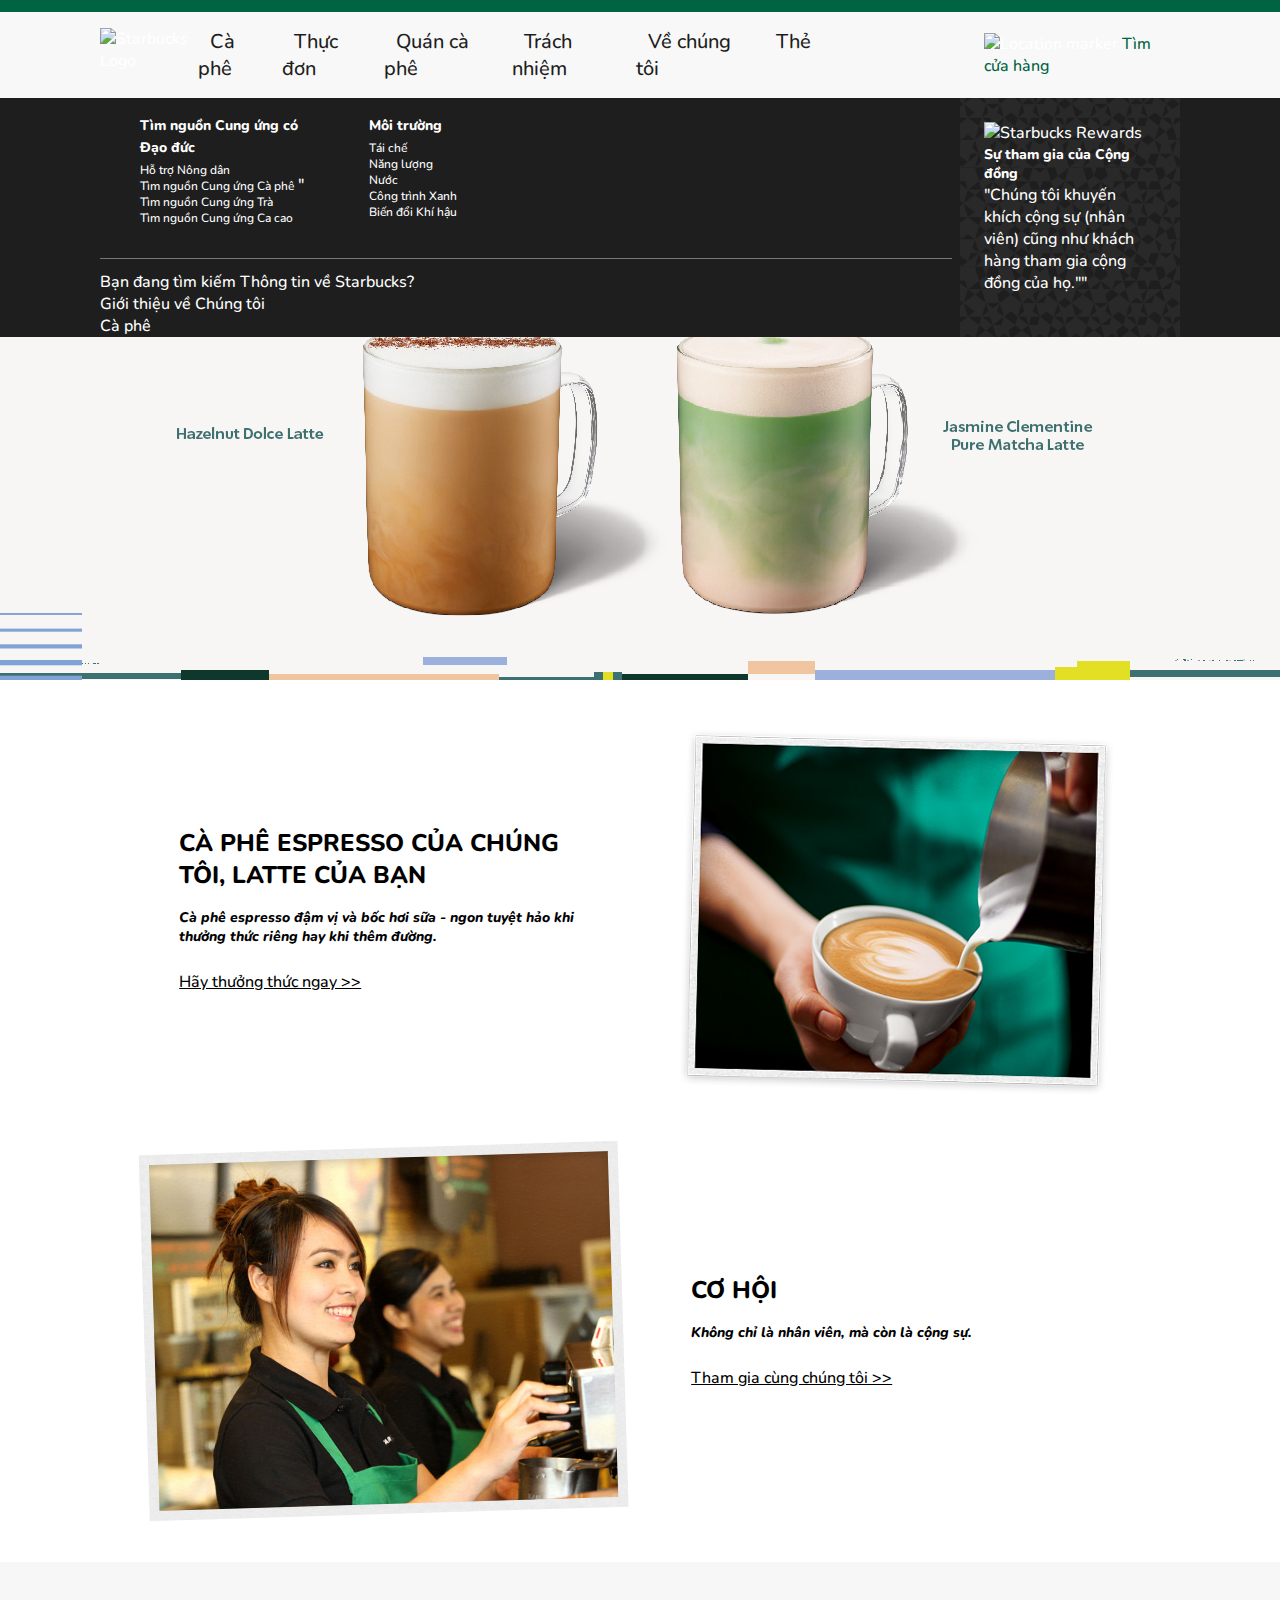
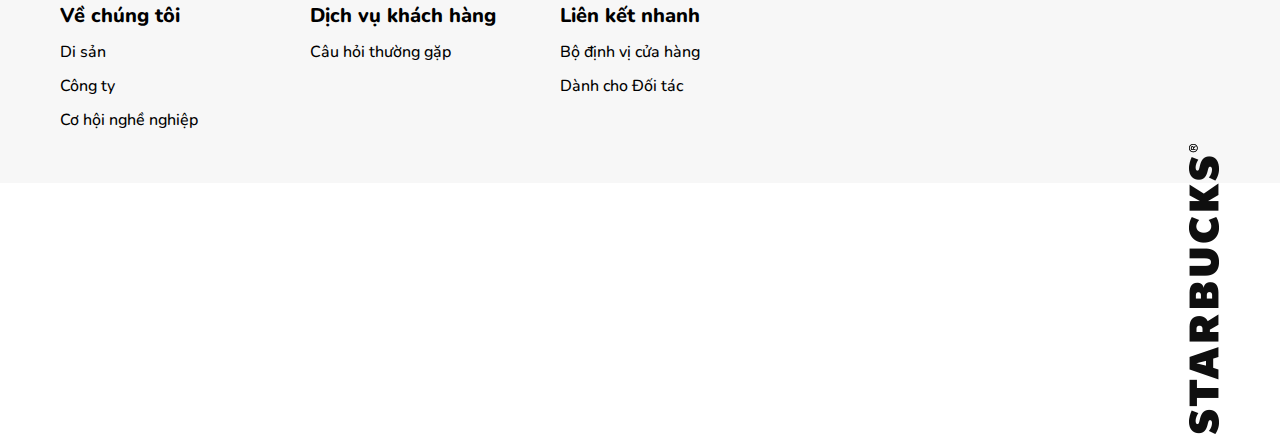
==== commit 7a096a4f: "fix open megaNav push the page contents downward" ====
--- a/index.html
+++ b/index.html
@@ -8,8 +8,9 @@
     <title>Starbucks Coffee Company</title>
 </head>
 <body>
-    <!-- <header class="header-container">
+    <header class="header-container">
         <a href="https://youtu.be/dQw4w9WgXcQ" class="decorative-line"></a>
+
         <div id="header">
             <div class="logo-container">
                 <a href="#" class="logo">
@@ -59,460 +60,458 @@
                     <span>Tìm cửa hàng</span>
                 </a>
             </div>
-
             <div class="nav-drop-down hamburger"></div>
-
-        </div>    
-    </header> -->
-
-    <div class="megaNav" id="main-menu">
-        <ol class="container">
-            <!--menu 0-->
-            <li class="fields" id="menu_0">
-                <div class="menu_content">
-                    <ol class="nav-blocks">
-                        <li>
+        </div>
+
+        <div class="megaNav" id="main-menu">
+            <ol class="container">
+                <!--menu 0-->
+                <li class="fields" id="menu_0">
+                    <div class="menu_content">
+                        <ol class="nav-blocks">
+                            <li>
+                                <p>
+                                    <a href="https://www.starbucks.vn/ca-phe/ca-phe-cua-chung-toi/" class="bold">Cà phê của Chúng tôi</a>
+                                </p>
+                                <ol>
+                                    <li>
+                                        <a href="https://www.starbucks.vn/ca-phe/ca-phe-cua-chung-toi/format/whole-bean/">Cà phê Nguyên Hạt</a>
+                                    </li>
+                                    <li>
+                                        <a href="https://www.starbucks.vn/ca-phe/ca-phe-cua-chung-toi/view-all-coffee/">Xem Tất cả các loại Cà phê</a>
+                                    </li>
+                                </ol>
+                            </li>
+        
+                            <li>
+                                <p>
+                                    <a href="https://www.starbucks.vn/ca-phe/coffee-finder/" class="bold">Tìm loại Cà phê Hoàn hảo của Bạn</a>
+                                </p>
+                            </li>
+        
+                            <li>
+                                <p>
+                                    <a href="https://www.starbucks.vn/ca-phe/espresso/" class="bold"> Espresso</a>
+                                </p>
+                                <ol>
+                                    <li>
+                                        <a href="https://www.starbucks.vn/ca-phe/espresso/thành-phần/">Thành phần</a>
+                                    </li>
+                                    <li>
+                                        <a href="https://www.starbucks.vn/ca-phe/espresso/thiết-bị-tốt-nhất/">Thiết bị Tốt nhất</a>
+                                    </li>
+                                    <li>
+                                        <a href="https://www.starbucks.vn/ca-phe/espresso/nhân-viên-pha-chế-cà-phê/">Nhân viên Pha chế Cà phê</a>
+                                    </li>
+                                </ol>
+                            </li>
+        
+                            <li>
+                                <p>
+                                    <a href="https://www.starbucks.vn/ca-phe/cach-pha-ca-phe/" class="bold">Cách Pha Cà phê</a>
+                                <ol>
+                                    <li>
+                                        <a href="https://www.starbucks.vn/ca-phe/cach-pha-ca-phe/coffee-press/">Coffee Press</a>
+                                    </li>
+                                    <li>
+                                        <a href="https://www.starbucks.vn/ca-phe/cach-pha-ca-phe/pour-over/">Pour-Over</a>
+                                    </li>
+                                    <li>
+                                        <a href="https://www.starbucks.vn/ca-phe/cach-pha-ca-phe/iced-pour-over/">Iced Pour-Over</a>
+                                    </li>
+                                    <li>
+                                        <a href="https://www.starbucks.vn/ca-phe/cach-pha-ca-phe/coffee-brewer/">Coffee Brewer</a>
+                                    </li>
+                                </ol>
+                            </li>
+        
+                            <li>
+                                <p>
+                                    <a href="https://www.starbucks.vn/ca-phe/tim-nguon-cung-ung-co-dao-duc/" class="bold">Tìm nguồn Cung ứng có Đạo đức</a>       
+                                </p>
+                                <ol>
+                                    <li>
+                                        <a href="https://www.starbucks.vn/trach-nhiem/tim-nguon-cung-ung-co-dao-duc/tim-nguon-cung-ung-ca-phe/">
+                                            Cà phê được Vun trồng có Trách nhiệm</a>
+                                    </li>
+                                    <li>
+                                        <a href="https://www.starbucks.vn/ca-phe/tim-nguon-cung-ung-co-dao-duc/chat-luong-ca-phe/">Chất lượng cà phê</a>
+                                    </li>
+                                    <li>
+                                        <a href="https://www.starbucks.vn/trach-nhiem/tim-nguon-cung-ung-co-dao-duc/ho-tro-nong-dan/">Hỗ trợ Nông dân</a>
+                                    </li>
+                                </ol>
+                            </li>
+        
+                            <li>
+                                <p class="bold">Tìm hiểu thêm</p>
+                                <ol>
+                                    <li>
+                                        <a href="https://www.starbucks.vn/ca-phe/learn/dòng-sản-phẩm-cà-phê-rang/">Dòng sản phẩm Cà phê Rang Starbucks</a>
+                                    </li>
+                                    <li>
+                                        <a href="https://www.starbucks.vn/ca-phe/learn/những-hương-vị-trong-cốc-cà-phê-của-bạn/">Những hương vị trong Cốc cà phê của bạn</a>
+                                    </li>
+                                    <li>
+                                        <a href="https://www.starbucks.vn/ca-phe/learn/câu-hỏi-thường-gặp-về-cà-phê/">Câu hỏi Thường Gặp về Cà phê</a>
+                                    </li>
+                                </ol>
+                            </li>
+                        </ol>
+        
+                        <p class="menu_suggestion_title">Bạn đang tìm kiếm các loại Đồ uống Cà phê?</p>
+                        <ul class="menu_suggestion_links">
+                            <li class="navGroup_menu_sugList_item">
+                                <a  class="link" href="https://www.starbucks.vn/thuc-don/thuc-uong//" class="bold">Thức uống
+                                </a>
+                            </li>
+                        </ul>
+                    </div>
+        
+                    <div class="menu_promo">
+                        <a href="https://www.starbucks.vn/ca-phe/vang/" target="_self">
+                            <img src="https://www.starbucks.vn/media/gapffx4c/blonde_roast_coffee_tcm89-15926.jpg" alt="Starbucks Rewards">
+                            <p class="bold">Blonde Roast</p>
+                            <p>Nhẹ và ngọt dịu, loại cà phê rang qua hoàn hảo.</p>
+                        </a>
+                    </div>
+                </li>
+        
+                <!-- menu 1-->
+                <li class="fields" id="menu_1">
+                    <div class="menu_content">
+                        <ol class="nav-blocks">
+                            <li>
+                                <p>
+                                    <a href="https://www.starbucks.vn/thuc-don/thuc-an/" class="bold">Thức ăn</a>
+                                </p>
+        
+                                <ol>
+                                    <li>
+                                        <a href="https://www.starbucks.vn/thuc-don/thuc-an/banh/">Bánh</a>
+                                    </li>
+                                    <li>
+                                        <a href="https://www.starbucks.vn/thuc-don/thuc-an/banh-muffin/">Bánh Muffin</a>
+                                    </li>
+                                    <li>
+                                        <a href="https://www.starbucks.vn/thuc-don/thuc-an/banh-cookie/">Bánh Cookie</a>
+                                    <li>
+                                        <a href="https://www.starbucks.vn/thuc-don/thuc-an/banh-ngot/">Bánh ngọt</a>
+                                    </li>
+                                    <li>
+                                        <a href="https://www.starbucks.vn/thuc-don/thuc-an/banh-mi-sandwiches/">Bánh mì sandwiches</a>
+                                    </li>
+                                </ol>
+                            </li>
+        
+                            <li>
+                                <p>
+                                    <a href="https://www.starbucks.vn/thuc-don/thuc-uong/" class="bold">Thức uống</a>
+                                </p>
+        
+                                <ol>
+                                    <li>
+                                        <a href="https://www.starbucks.vn/thuc-don/thuc-uong/thuc-uong-espresso/">Thức uống Espresso</a>
+                                    </li>
+                                    <li>
+                                        <a href="https://www.starbucks.vn/thuc-don/thuc-uong/thuc-uong-voi-socola/">Thức uống với Sôcôla</a>
+                                    </li>
+                                    <li>
+                                        <a href="https://www.starbucks.vn/thuc-don/thuc-uong/ca-phe-xay-frappuccino/">Cà phê Xay Frappuccino®</a>
+                                    </li>
+                                    <li>
+                                        <a href="https://www.starbucks.vn/thuc-don/thuc-uong/kem-tron-frappuccino/">Kem Trộn Frappuccino®</a>
+                                    <li>
+                                        <a href="https://www.starbucks.vn/thuc-don/thuc-uong/tra-pha/">Trà pha</a>
+                                    </li>
+                                </ol>
+                            </li>
+                        </ol>
+        
+                        <p class="menu_suggestion_title">Bạn đang tìm kiếm Cà phê để thưởng thức tại Nhà?</p>
+                        <ul class="menu_suggestion_links">
+                            <li class="navGroup_menu_sugList_item"> 
+                                <a  class="link bold" href="https://www.starbucks.vn/ca-phe/learn/dòng-sản-phẩm-cà-phê-rang/">Tìm hiểu về Dòng sản phẩm cà phê rang Starbucks Roast
+                                </a>
+                            </li>
+                            <li class="navGroup_menu_sugList_item">Cà phê</li>
+                        </ul>
+                    </div>
+        
+                    <div class="menu_promo">
+                        <a href="https://www.starbucks.vn/thuc-don/thuc-an/" target="_self">
+                            <img src="https://www.starbucks.vn/media/lwhnwlla/menu_blueberries_tcm89-16461.jpg" alt="Starbucks Rewards">
+                            <p class="bold">Đồ ăn Thực thụ, Cực Ngon</p>
+                            <p>Xem những lựa chọn món ăn mới trong cửa hàng của chúng tôi.</p>
+                            
+                        </a>
+                    </div>
+                </li>
+        
+                <!--menu 2-->
+                <li class="fields" id="menu_2">
+                    <div class="menu_content">
+                        <ol class="nav-blocks">
+                            <li>
+                                <p>
+                                    <a href="https://www.starbucks.vn/quan-ca-phe/chuong-trinh-chuyen-gia-ca-phe/" class="bold">Chương trình Chuyên gia cà phê</a>
+                                </p>
+                            </li>
+        
+                            <li>
+                                <p>
+                                    <a href="https://www.starbucks.vn/quan-ca-phe/cong-dong-truc-tuyen/" class="bold">Cộng đồng Trực tuyến</a>
+                                </p>
+                            </li>
+        
+                            <li>
+                                <p>
+                                    <a href="https://www.starbucks.vn/quan-ca-phe/thiet-ke-cua-hang/" class="bold">Thiết kế Cửa hàng
+                                </p>
+                            </li>
+        
+                            <li>
+                                <p>
+                                    <a href="https://www.starbucks.vn/quan-ca-phe/thuong-mai/" class="bold">Sản phẩm</a>
+                                </p>
+                                <ol>
+                                    <li>
+                                        <a href="https://www.starbucks.vn/quan-ca-phe/thuong-mai/drinkware/">Dụng cụ uống</a>
+                                    </li>
+                                    <li>
+                                        <a href="https://www.starbucks.vn/quan-ca-phe/thuong-mai/machines/">Dụng cụ pha chế</a>
+                                    </li>
+                                    <li>
+                                        <a href="https://www.starbucks.vn/quan-ca-phe/thuong-mai/accessories/">Phụ kiện</a>
+                                    </li>
+                                </ol>
+                            </li>
+                        </ol>
+        
+                        <p class="menu_suggestion_title">Bạn đang tìm kiếm Điều gì Khác?</p>
+                        <ul class="menu_suggestion_links">
+                            <li class="navGroup_menu_sugList_item"> 
+                                <a  class="link bold" href="https://www.starbucks.vn/thuc-don/thuc-uong/">Thức uống
+                                </a>
+                            </li>
+                            <li class="navGroup_menu_sugList_item">Giới thiệu về Chúng tôi</li>
+                        </ul>
+                    </div>
+        
+                    <div class="menu_promo">
+                        <a href="https://www.starbucks.vn/quan-ca-phe/" target="_self">
+                            <img src="https://www.starbucks.vn/media/hagf4003/coffeehouse-teaser_tcm89-3864.jpg" alt="Starbucks Rewards">                
+                            <p class="bold">Cà phê của chúng tôi đưa mọi người lại gần nhau</p>
+                            <p>Vui chơi, mơ giấc mơ lớn và kết nối với bạn bè.</p>
+                        </a>
+                    </div>
+                </li>
+        
+        
+                <!--menu_3-->
+                <li class="fields open" id="menu_3">
+                    <div class="menu_content">
+                        <ol class="nav-blocks">
+                            <li>
+                                <p>
+                                    <a href="https://www.starbucks.vn/trach-nhiem/tim-nguon-cung-ung-co-dao-duc/" class="bold">Tìm nguồn Cung ứng có Đạo đức
+                                </p>
+                                <ol>
+                                    <li>
+                                        <a href="https://www.starbucks.vn/trach-nhiem/tim-nguon-cung-ung-co-dao-duc/ho-tro-nong-dan/">Hỗ trợ Nông dân</a>
+                                    </li>
+                                    <li>
+                                        <a href="https://www.starbucks.vn/trach-nhiem/tim-nguon-cung-ung-co-dao-duc/tim-nguon-cung-ung-ca-phe/">Tìm nguồn Cung ứng Cà phê</a>"
+                                    </li>
+                                    <li>
+                                        <a href="https://www.starbucks.vn/trach-nhiem/tim-nguon-cung-ung-co-dao-duc/tim-nguon-cung-ung-tra/">Tìm nguồn Cung ứng Trà</a>
+                                    </li>
+                                    <li>
+                                        <a href="https://www.starbucks.vn/trach-nhiem/tim-nguon-cung-ung-co-dao-duc/tim-nguon-cung-ung-ca-cao/">Tìm nguồn Cung ứng Ca cao</a>
+                                    </li>
+                                </ol>
+                            </li>
+        
+                            <li>
+                                <p>
+                                    <a href="https://www.starbucks.vn/trach-nhiem/moi-truong/" class="bold">Môi trường</a>
+                                </p>
+        
+                                <ol>
+                                    <li>
+                                        <a href="https://www.starbucks.vn/trach-nhiem/moi-truong/tai-che/">Tái chế</a>
+                                    </li>
+                                    <li>
+                                        <a href="https://www.starbucks.vn/trach-nhiem/moi-truong/nang-luong/">Năng lượng</a>
+                                    </li>
+                                    <li>
+                                        <a href="https://www.starbucks.vn/trach-nhiem/moi-truong/nuoc/">Nước</a>
+                                    </li>
+                                    <li>
+                                        <a href="https://www.starbucks.vn/trach-nhiem/moi-truong/cong-trinh-xanh/">Công trình Xanh</a>
+                                    </li>
+                                    <li>
+                                        <a href="https://www.starbucks.vn/trach-nhiem/moi-truong/bien-doi-khi-hau/">Biến đổi Khí hậu</a>
+                                    </li>
+                                </ol>
+        
+                            </li>       
+                        </ol>
+                        <p class="menu_suggestion_title">Bạn đang tìm kiếm Thông tin về Starbucks?</p>
+                        <ul class="menu_suggestion_links">
+                            <li class="navGroup_menu_sugList_item">Giới thiệu về Chúng tôi</li>
+                            <li class="navGroup_menu_sugList_item">Cà phê</li>
+                        </ul>
+                    </div>
+        
+                    <div class="menu_promo">
+                        <div class="anchor">
+                            <img src="https://www.starbucks.vn/media/ksrinkwr/responsibility-upsell-promo-image_tcm89-23593.jpg" alt="Starbucks Rewards">            
+                            <p class="bold">Sự tham gia của Cộng đồng</p>
                             <p>
-                                <a href="https://www.starbucks.vn/ca-phe/ca-phe-cua-chung-toi/" class="bold">Cà phê của Chúng tôi</a>
+                                "Chúng tôi khuyến khích cộng sự (nhân viên) cũng như khách hàng tham gia cộng đồng của họ.""
                             </p>
-                            <ol>
-                                <li>
-                                    <a href="https://www.starbucks.vn/ca-phe/ca-phe-cua-chung-toi/format/whole-bean/">Cà phê Nguyên Hạt</a>
-                                </li>
-                                <li>
-                                    <a href="https://www.starbucks.vn/ca-phe/ca-phe-cua-chung-toi/view-all-coffee/">Xem Tất cả các loại Cà phê</a>
-                                </li>
-                            </ol>
-                        </li>
-    
-                        <li>
+                            
+                        </div>
+                    </div>  
+                </li>
+        
+        
+                <!--menu_4-->
+                <li class="fields" id="menu_4">
+                    <div class="menu_content">
+                        <ol class="nav-blocks">
+                            <li>
+                                <p>
+                                    <a href="https://www.starbucks.vn/ve-chung-toi/di-san/" class="bold">Di sản</a>
+                                </p>
+                            </li>
+                            <li>
+                                <p>
+                                    <a href="https://www.starbucks.vn/ve-chung-toi/cong-ty/" class="bold">Công ty</a>
+                                </p>
+        
+                                <ol>
+                                    <li>
+                                        <a href="https://www.starbucks.vn/ve-chung-toi/cong-ty/tuyen-bo-ve-su-menh/">Tuyên bố về Sứ mệnh</a>
+                                    </li>
+                                    <li>
+                                        <a href="https://www.starbucks.vn/ve-chung-toi/cong-ty/dao-duc-va-tuan-thu-trong-kinh-doanh/">Đạo đức và Tuân thủ trong Kinh doanh</a>
+                                    </li>
+                                    <li>
+                                        <a href="https://www.starbucks.vn/ve-chung-toi/cong-ty/su-da-dang-tai-starbucks/">Sự đa dạng tại Starbucks</a>
+                                    </li>
+                                    <li>
+                                        <a href="https://www.starbucks.vn/ve-chung-toi/cong-ty/chinh-sach-truc-tuyen/">Chính sách Trực tuyến</a>
+                                    </li>
+                                </ol>
+        
+                            </li> 
+                            
+                            <li>
+                                <p>
+                                    <a href="https://www.starbucks.vn/ve-chung-toi/co-hoi-nghe-nghiep/" class="bold">Cơ hội nghề nghiệp</a>
+                                </p>
+                            </li>
+                        </ol>
+                        <p class="menu_suggestion_title">Bạn đang tìm kiếm Vị trí Cửa hàng?</p>
+                        <ul class="menu_suggestion_links">
+                            <li class="navGroup_menu_sugList_item">
+                                <a class="link bold" href="https://www.starbucks.vn/dich-vu-khach-hang/">Dịch vụ Khách hàng</a>"
+                            </li>
+                            <li class="navGroup_menu_sugList_item">Bộ định vị Cửa hàng</li>
+                        </ul>
+                    </div>
+        
+                    <div class="menu_promo">
+                        <div class="anchor">
+                            <img src="https://www.starbucks.vn/media/jl4nrlxy/teaser01_tcm89-3390.jpg" alt="Starbucks Rewards">
+                            <p class="bold">Một Loại Công ty Khác</p>
                             <p>
-                                <a href="https://www.starbucks.vn/ca-phe/coffee-finder/" class="bold">Tìm loại Cà phê Hoàn hảo của Bạn</a>
+                                "Sứ mệnh của chúng tôi là khơi nguồn cảm hứng và nuôi dưỡng tinh thần con người - một người, một cốc cà phê và một tình hàng xóm vào một thời điểm."
                             </p>
-                        </li>
-    
-                        <li>
+                            
+                        </div>
+                    </div>
+                </li>
+        
+        
+                <!--menu_5-->
+                <li class="fields" id="menu_5">
+                    <div class="menu_content">
+                        <ol class="nav-blocks">
+                            <li>
+                                <p>
+                                    <a href="https://card.starbucks.vn/en/" class="bold">Quản Lý Tài Khoản
+                                </p>
+                                <ol>
+                                    <li>
+                                        <a href="https://card.starbucks.vn/en/sign-in">Đăng nhập/Đăng ký tài khoản mới</a>
+                                    </li>
+                                    <li>
+                                        <a href="https://card.starbucks.vn/en/sign-in">Lịch sử giao dịch</a>
+                                    </li>
+                                    <li>
+                                        <a href="https://card.starbucks.vn/en/sign-in">Báo mất thẻ</a>
+                                    </li>
+                                </ol>
+                            </li>
+        
+                            <li>
+                                <p class="bold">
+                                    Thông Tin Khác
+                                </p>
+                                <ol>
+                                    <li>
+                                        <a href="https://card.starbucks.vn/en/">Starbucks Rewards™</a>
+                                    </li>
+                                    
+                                    <li>
+                                        <a href="https://www.starbucks.vn/ve-chung-toi/cong-ty/chinh-sach-truc-tuyen/starbucks-rewards-terms-and-conditions/">
+                                            Điều kiện và điều khoản chương trình</a>
+                                    </li>
+        
+                                    <li>
+                                        <a href="https://www.starbucks.vn/ve-chung-toi/cong-ty/chinh-sach-truc-tuyen/chi-nh-sa-ch-ba-o-ma-t-thong-tin/">
+                                            Chính sách về quyền riêng tư</a>
+                                    </li>
+        
+                                    <li>
+                                        <a href="https://www.starbucks.vn/ve-chung-toi/cong-ty/chinh-sach-truc-tuyen/starbucks-rewards-faqs/">
+                                            Câu hỏi thường gặp chương trình Starbucks Rewards™</a>
+                                    </li>
+                                </ol>
+                            </li> 
+        
+                            <li>
+                                <p class="bold">
+                                    Thẻ quà tặng điện tử
+                                </p>
+                                <ol>
+                                    <li>
+                                        <a href="https://card.starbucks.vn/en/landing-egift">Gửi thẻ quà tặng ngay</a>
+                                    </li>
+                                </ol>
+                            </li>
+                        </ol>
+                        <p class="menu_suggestion_title"> Đang tìm kiếm vị trí cửa hàng</p>
+                        <ul class="menu_suggestion_links">
+                            <li class="navGroup_menu_sugList_item">Bộ định vị Cửa hàng</li>
+                        </ul>
+                    </div>
+                    <div class="menu_promo">
+                        <a href="https://card.starbucks.vn/en/sign-in" target="_self">
+                            <img src="https://www.starbucks.vn/media/wyldxria/card-teaser_tcm89-25200.jpg" alt="Starbucks Rewards"/>
+                            <p class="bold">Nhận ngôi sao điểm thưởng cho mỗi chi tiêu tại Starbucks.</p>
                             <p>
-                                <a href="https://www.starbucks.vn/ca-phe/espresso/" class="bold"> Espresso</a>
+                                Đăng ký Starbucks Rewards™ ngay hôm nay
                             </p>
-                            <ol>
-                                <li>
-                                    <a href="https://www.starbucks.vn/ca-phe/espresso/thành-phần/">Thành phần</a>
-                                </li>
-                                <li>
-                                    <a href="https://www.starbucks.vn/ca-phe/espresso/thiết-bị-tốt-nhất/">Thiết bị Tốt nhất</a>
-                                </li>
-                                <li>
-                                    <a href="https://www.starbucks.vn/ca-phe/espresso/nhân-viên-pha-chế-cà-phê/">Nhân viên Pha chế Cà phê</a>
-                                </li>
-                            </ol>
-                        </li>
-    
-                        <li>
-                            <p>
-                                <a href="https://www.starbucks.vn/ca-phe/cach-pha-ca-phe/" class="bold">Cách Pha Cà phê</a>
-                            <ol>
-                                <li>
-                                    <a href="https://www.starbucks.vn/ca-phe/cach-pha-ca-phe/coffee-press/">Coffee Press</a>
-                                </li>
-                                <li>
-                                    <a href="https://www.starbucks.vn/ca-phe/cach-pha-ca-phe/pour-over/">Pour-Over</a>
-                                </li>
-                                <li>
-                                    <a href="https://www.starbucks.vn/ca-phe/cach-pha-ca-phe/iced-pour-over/">Iced Pour-Over</a>
-                                </li>
-                                <li>
-                                    <a href="https://www.starbucks.vn/ca-phe/cach-pha-ca-phe/coffee-brewer/">Coffee Brewer</a>
-                                </li>
-                            </ol>
-                        </li>
-    
-                        <li>
-                            <p>
-                                <a href="https://www.starbucks.vn/ca-phe/tim-nguon-cung-ung-co-dao-duc/" class="bold">Tìm nguồn Cung ứng có Đạo đức</a>       
-                            </p>
-                            <ol>
-                                <li>
-                                    <a href="https://www.starbucks.vn/trach-nhiem/tim-nguon-cung-ung-co-dao-duc/tim-nguon-cung-ung-ca-phe/">
-                                        Cà phê được Vun trồng có Trách nhiệm</a>
-                                </li>
-                                <li>
-                                    <a href="https://www.starbucks.vn/ca-phe/tim-nguon-cung-ung-co-dao-duc/chat-luong-ca-phe/">Chất lượng cà phê</a>
-                                </li>
-                                <li>
-                                    <a href="https://www.starbucks.vn/trach-nhiem/tim-nguon-cung-ung-co-dao-duc/ho-tro-nong-dan/">Hỗ trợ Nông dân</a>
-                                </li>
-                            </ol>
-                        </li>
-    
-                        <li>
-                            <p class="bold">Tìm hiểu thêm</p>
-                            <ol>
-                                <li>
-                                    <a href="https://www.starbucks.vn/ca-phe/learn/dòng-sản-phẩm-cà-phê-rang/">Dòng sản phẩm Cà phê Rang Starbucks</a>
-                                </li>
-                                <li>
-                                    <a href="https://www.starbucks.vn/ca-phe/learn/những-hương-vị-trong-cốc-cà-phê-của-bạn/">Những hương vị trong Cốc cà phê của bạn</a>
-                                </li>
-                                <li>
-                                    <a href="https://www.starbucks.vn/ca-phe/learn/câu-hỏi-thường-gặp-về-cà-phê/">Câu hỏi Thường Gặp về Cà phê</a>
-                                </li>
-                            </ol>
-                        </li>
-                    </ol>
-    
-                    <p class="menu_suggestion_title">Bạn đang tìm kiếm các loại Đồ uống Cà phê?</p>
-                    <ul class="menu_suggestion_links">
-                        <li class="navGroup_menu_sugList_item">
-                            <a  class="link" href="https://www.starbucks.vn/thuc-don/thuc-uong//" class="bold">Thức uống
-                            </a>
-                        </li>
-                    </ul>
-                </div>
-    
-                <div class="menu_promo">
-                    <a href="https://www.starbucks.vn/ca-phe/vang/" target="_self">
-                        <img src="https://www.starbucks.vn/media/gapffx4c/blonde_roast_coffee_tcm89-15926.jpg" alt="Starbucks Rewards">
-                        <p class="bold">Blonde Roast</p>
-                        <p>Nhẹ và ngọt dịu, loại cà phê rang qua hoàn hảo.</p>
-                    </a>
-                </div>
-            </li>
-    
-            <!-- menu 1-->
-            <li class="fields" id="menu_1">
-                <div class="menu_content">
-                    <ol class="nav-blocks">
-                        <li>
-                            <p>
-                                <a href="https://www.starbucks.vn/thuc-don/thuc-an/" class="bold">Thức ăn</a>
-                            </p>
-    
-                            <ol>
-                                <li>
-                                    <a href="https://www.starbucks.vn/thuc-don/thuc-an/banh/">Bánh</a>
-                                </li>
-                                <li>
-                                    <a href="https://www.starbucks.vn/thuc-don/thuc-an/banh-muffin/">Bánh Muffin</a>
-                                </li>
-                                <li>
-                                    <a href="https://www.starbucks.vn/thuc-don/thuc-an/banh-cookie/">Bánh Cookie</a>
-                                <li>
-                                    <a href="https://www.starbucks.vn/thuc-don/thuc-an/banh-ngot/">Bánh ngọt</a>
-                                </li>
-                                <li>
-                                    <a href="https://www.starbucks.vn/thuc-don/thuc-an/banh-mi-sandwiches/">Bánh mì sandwiches</a>
-                                </li>
-                            </ol>
-                        </li>
-    
-                        <li>
-                            <p>
-                                <a href="https://www.starbucks.vn/thuc-don/thuc-uong/" class="bold">Thức uống</a>
-                            </p>
-    
-                            <ol>
-                                <li>
-                                    <a href="https://www.starbucks.vn/thuc-don/thuc-uong/thuc-uong-espresso/">Thức uống Espresso</a>
-                                </li>
-                                <li>
-                                    <a href="https://www.starbucks.vn/thuc-don/thuc-uong/thuc-uong-voi-socola/">Thức uống với Sôcôla</a>
-                                </li>
-                                <li>
-                                    <a href="https://www.starbucks.vn/thuc-don/thuc-uong/ca-phe-xay-frappuccino/">Cà phê Xay Frappuccino®</a>
-                                </li>
-                                <li>
-                                    <a href="https://www.starbucks.vn/thuc-don/thuc-uong/kem-tron-frappuccino/">Kem Trộn Frappuccino®</a>
-                                <li>
-                                    <a href="https://www.starbucks.vn/thuc-don/thuc-uong/tra-pha/">Trà pha</a>
-                                </li>
-                            </ol>
-                        </li>
-                    </ol>
-    
-                    <p class="menu_suggestion_title">Bạn đang tìm kiếm Cà phê để thưởng thức tại Nhà?</p>
-                    <ul class="menu_suggestion_links">
-                        <li class="navGroup_menu_sugList_item"> 
-                            <a  class="link bold" href="https://www.starbucks.vn/ca-phe/learn/dòng-sản-phẩm-cà-phê-rang/">Tìm hiểu về Dòng sản phẩm cà phê rang Starbucks Roast
-                            </a>
-                        </li>
-                        <li class="navGroup_menu_sugList_item">Cà phê</li>
-                    </ul>
-                </div>
-    
-                <div class="menu_promo">
-                    <a href="https://www.starbucks.vn/thuc-don/thuc-an/" target="_self">
-                        <img src="https://www.starbucks.vn/media/lwhnwlla/menu_blueberries_tcm89-16461.jpg" alt="Starbucks Rewards">
-                        <p class="bold">Đồ ăn Thực thụ, Cực Ngon</p>
-                        <p>Xem những lựa chọn món ăn mới trong cửa hàng của chúng tôi.</p>
-                        
-                    </a>
-                </div>
-            </li>
-    
-            <!--menu 2-->
-            <li class="fields" id="menu_2">
-                <div class="menu_content">
-                    <ol class="nav-blocks">
-                        <li>
-                            <p>
-                                <a href="https://www.starbucks.vn/quan-ca-phe/chuong-trinh-chuyen-gia-ca-phe/" class="bold">Chương trình Chuyên gia cà phê</a>
-                            </p>
-                        </li>
-    
-                        <li>
-                            <p>
-                                <a href="https://www.starbucks.vn/quan-ca-phe/cong-dong-truc-tuyen/" class="bold">Cộng đồng Trực tuyến</a>
-                            </p>
-                        </li>
-    
-                        <li>
-                            <p>
-                                <a href="https://www.starbucks.vn/quan-ca-phe/thiet-ke-cua-hang/" class="bold">Thiết kế Cửa hàng
-                            </p>
-                        </li>
-    
-                        <li>
-                            <p>
-                                <a href="https://www.starbucks.vn/quan-ca-phe/thuong-mai/" class="bold">Sản phẩm</a>
-                            </p>
-                            <ol>
-                                <li>
-                                    <a href="https://www.starbucks.vn/quan-ca-phe/thuong-mai/drinkware/">Dụng cụ uống</a>
-                                </li>
-                                <li>
-                                    <a href="https://www.starbucks.vn/quan-ca-phe/thuong-mai/machines/">Dụng cụ pha chế</a>
-                                </li>
-                                <li>
-                                    <a href="https://www.starbucks.vn/quan-ca-phe/thuong-mai/accessories/">Phụ kiện</a>
-                                </li>
-                            </ol>
-                        </li>
-                    </ol>
-    
-                    <p class="menu_suggestion_title">Bạn đang tìm kiếm Điều gì Khác?</p>
-                    <ul class="menu_suggestion_links">
-                        <li class="navGroup_menu_sugList_item"> 
-                            <a  class="link bold" href="https://www.starbucks.vn/thuc-don/thuc-uong/">Thức uống
-                            </a>
-                        </li>
-                        <li class="navGroup_menu_sugList_item">Giới thiệu về Chúng tôi</li>
-                    </ul>
-                </div>
-    
-                <div class="menu_promo">
-                    <a href="https://www.starbucks.vn/quan-ca-phe/" target="_self">
-                        <img src="https://www.starbucks.vn/media/hagf4003/coffeehouse-teaser_tcm89-3864.jpg" alt="Starbucks Rewards">                
-                        <p class="bold">Cà phê của chúng tôi đưa mọi người lại gần nhau</p>
-                        <p>Vui chơi, mơ giấc mơ lớn và kết nối với bạn bè.</p>
-                    </a>
-                </div>
-            </li>
-    
-    
-            <!--menu_3-->
-            <li class="fields" id="menu_3">
-                <div class="menu_content">
-                    <ol class="nav-blocks">
-                        <li>
-                            <p>
-                                <a href="https://www.starbucks.vn/trach-nhiem/tim-nguon-cung-ung-co-dao-duc/" class="bold">Tìm nguồn Cung ứng có Đạo đức
-                            </p>
-                            <ol>
-                                <li>
-                                    <a href="https://www.starbucks.vn/trach-nhiem/tim-nguon-cung-ung-co-dao-duc/ho-tro-nong-dan/">Hỗ trợ Nông dân</a>
-                                </li>
-                                <li>
-                                    <a href="https://www.starbucks.vn/trach-nhiem/tim-nguon-cung-ung-co-dao-duc/tim-nguon-cung-ung-ca-phe/">Tìm nguồn Cung ứng Cà phê</a>"
-                                </li>
-                                <li>
-                                    <a href="https://www.starbucks.vn/trach-nhiem/tim-nguon-cung-ung-co-dao-duc/tim-nguon-cung-ung-tra/">Tìm nguồn Cung ứng Trà</a>
-                                </li>
-                                <li>
-                                    <a href="https://www.starbucks.vn/trach-nhiem/tim-nguon-cung-ung-co-dao-duc/tim-nguon-cung-ung-ca-cao/">Tìm nguồn Cung ứng Ca cao</a>
-                                </li>
-                            </ol>
-                        </li>
-    
-                        <li>
-                            <p>
-                                <a href="https://www.starbucks.vn/trach-nhiem/moi-truong/" class="bold">Môi trường</a>
-                            </p>
-    
-                            <ol>
-                                <li>
-                                    <a href="https://www.starbucks.vn/trach-nhiem/moi-truong/tai-che/">Tái chế</a>
-                                </li>
-                                <li>
-                                    <a href="https://www.starbucks.vn/trach-nhiem/moi-truong/nang-luong/">Năng lượng</a>
-                                </li>
-                                <li>
-                                    <a href="https://www.starbucks.vn/trach-nhiem/moi-truong/nuoc/">Nước</a>
-                                </li>
-                                <li>
-                                    <a href="https://www.starbucks.vn/trach-nhiem/moi-truong/cong-trinh-xanh/">Công trình Xanh</a>
-                                </li>
-                                <li>
-                                    <a href="https://www.starbucks.vn/trach-nhiem/moi-truong/bien-doi-khi-hau/">Biến đổi Khí hậu</a>
-                                </li>
-                            </ol>
-    
-                        </li>       
-                    </ol>
-                    <p class="menu_suggestion_title">Bạn đang tìm kiếm Thông tin về Starbucks?</p>
-                    <ul class="menu_suggestion_links">
-                        <li class="navGroup_menu_sugList_item">Giới thiệu về Chúng tôi</li>
-                        <li class="navGroup_menu_sugList_item">Cà phê</li>
-                    </ul>
-                </div>
-    
-                <div class="menu_promo">
-                    <div class="anchor">
-                        <img src="https://www.starbucks.vn/media/ksrinkwr/responsibility-upsell-promo-image_tcm89-23593.jpg" alt="Starbucks Rewards">            
-                        <p class="bold">Sự tham gia của Cộng đồng</p>
-                        <p>
-                            "Chúng tôi khuyến khích cộng sự (nhân viên) cũng như khách hàng tham gia cộng đồng của họ.""
-                        </p>
-                        
-                    </div>
-                </div>  
-            </li>
-    
-    
-            <!--menu_4-->
-            <li class="fields" id="menu_4">
-                <div class="menu_content">
-                    <ol class="nav-blocks">
-                        <li>
-                            <p>
-                                <a href="https://www.starbucks.vn/ve-chung-toi/di-san/" class="bold">Di sản</a>
-                            </p>
-                        </li>
-                        <li>
-                            <p>
-                                <a href="https://www.starbucks.vn/ve-chung-toi/cong-ty/" class="bold">Công ty</a>
-                            </p>
-    
-                            <ol>
-                                <li>
-                                    <a href="https://www.starbucks.vn/ve-chung-toi/cong-ty/tuyen-bo-ve-su-menh/">Tuyên bố về Sứ mệnh</a>
-                                </li>
-                                <li>
-                                    <a href="https://www.starbucks.vn/ve-chung-toi/cong-ty/dao-duc-va-tuan-thu-trong-kinh-doanh/">Đạo đức và Tuân thủ trong Kinh doanh</a>
-                                </li>
-                                <li>
-                                    <a href="https://www.starbucks.vn/ve-chung-toi/cong-ty/su-da-dang-tai-starbucks/">Sự đa dạng tại Starbucks</a>
-                                </li>
-                                <li>
-                                    <a href="https://www.starbucks.vn/ve-chung-toi/cong-ty/chinh-sach-truc-tuyen/">Chính sách Trực tuyến</a>
-                                </li>
-                            </ol>
-    
-                        </li> 
-                        
-                        <li>
-                            <p>
-                                <a href="https://www.starbucks.vn/ve-chung-toi/co-hoi-nghe-nghiep/" class="bold">Cơ hội nghề nghiệp</a>
-                            </p>
-                        </li>
-                    </ol>
-                    <p class="menu_suggestion_title">Bạn đang tìm kiếm Vị trí Cửa hàng?</p>
-                    <ul class="menu_suggestion_links">
-                        <li class="navGroup_menu_sugList_item">
-                            <a class="link bold" href="https://www.starbucks.vn/dich-vu-khach-hang/">Dịch vụ Khách hàng</a>"
-                        </li>
-                        <li class="navGroup_menu_sugList_item">Bộ định vị Cửa hàng</li>
-                    </ul>
-                </div>
-    
-                <div class="menu_promo">
-                    <div class="anchor">
-                        <img src="https://www.starbucks.vn/media/jl4nrlxy/teaser01_tcm89-3390.jpg" alt="Starbucks Rewards">
-                        <p class="bold">Một Loại Công ty Khác</p>
-                        <p>
-                            "Sứ mệnh của chúng tôi là khơi nguồn cảm hứng và nuôi dưỡng tinh thần con người - một người, một cốc cà phê và một tình hàng xóm vào một thời điểm."
-                        </p>
-                        
-                    </div>
-                </div>
-            </li>
-    
-    
-            <!--menu_5-->
-            <li class="fields" id="menu_5">
-                <div class="menu_content">
-                    <ol class="nav-blocks">
-                        <li>
-                            <p>
-                                <a href="https://card.starbucks.vn/en/" class="bold">Quản Lý Tài Khoản
-                            </p>
-                            <ol>
-                                <li>
-                                    <a href="https://card.starbucks.vn/en/sign-in">Đăng nhập/Đăng ký tài khoản mới</a>
-                                </li>
-                                <li>
-                                    <a href="https://card.starbucks.vn/en/sign-in">Lịch sử giao dịch</a>
-                                </li>
-                                <li>
-                                    <a href="https://card.starbucks.vn/en/sign-in">Báo mất thẻ</a>
-                                </li>
-                            </ol>
-                        </li>
-    
-                        <li>
-                            <p class="bold">
-                                Thông Tin Khác
-                            </p>
-                            <ol>
-                                <li>
-                                    <a href="https://card.starbucks.vn/en/">Starbucks Rewards™</a>
-                                </li>
-                                
-                                <li>
-                                    <a href="https://www.starbucks.vn/ve-chung-toi/cong-ty/chinh-sach-truc-tuyen/starbucks-rewards-terms-and-conditions/">
-                                        Điều kiện và điều khoản chương trình</a>
-                                </li>
-    
-                                <li>
-                                    <a href="https://www.starbucks.vn/ve-chung-toi/cong-ty/chinh-sach-truc-tuyen/chi-nh-sa-ch-ba-o-ma-t-thong-tin/">
-                                        Chính sách về quyền riêng tư</a>
-                                </li>
-    
-                                <li>
-                                    <a href="https://www.starbucks.vn/ve-chung-toi/cong-ty/chinh-sach-truc-tuyen/starbucks-rewards-faqs/">
-                                        Câu hỏi thường gặp chương trình Starbucks Rewards™</a>
-                                </li>
-                            </ol>
-                        </li> 
-    
-                        <li>
-                            <p class="bold">
-                                Thẻ quà tặng điện tử
-                            </p>
-                            <ol>
-                                <li>
-                                    <a href="https://card.starbucks.vn/en/landing-egift">Gửi thẻ quà tặng ngay</a>
-                                </li>
-                            </ol>
-                        </li>
-                    </ol>
-                    <p class="menu_suggestion_title"> Đang tìm kiếm vị trí cửa hàng</p>
-                    <ul class="menu_suggestion_links">
-                        <li class="navGroup_menu_sugList_item">Bộ định vị Cửa hàng</li>
-                    </ul>
-                </div>
-                <div class="menu_promo">
-                    <a href="https://card.starbucks.vn/en/sign-in" target="_self">
-                        <img src="https://www.starbucks.vn/media/wyldxria/card-teaser_tcm89-25200.jpg" alt="Starbucks Rewards"/>
-                        <p class="bold">Nhận ngôi sao điểm thưởng cho mỗi chi tiêu tại Starbucks.</p>
-                        <p>
-                            Đăng ký Starbucks Rewards™ ngay hôm nay
-                        </p>
-                    </a>
-                </div>
-            </li>
-        </ol>
-    </div>
+                        </a>
+                    </div>
+                </li>
+            </ol>
+        </div> 
+    </header>
 
     <div id="page-container">
         <div class="page-banner">
@@ -599,6 +598,6 @@
             <img src="./assets/imgs/brand-name.jpg" alt="">
         </div>
     </div>
-    <script src="./scripts/script.js"></script>
+    <!-- <script src="./scripts/script.js"></script> -->
 </body>
 </html>--- a/styles/style.css
+++ b/styles/style.css
@@ -40,6 +40,8 @@
 
 .header-container {
     background-color: var(--light-color);
+    position: relative;
+    height: 120px;
 }
 
 #header {
@@ -205,6 +207,7 @@
 .page-banner {
     height: 560px;
     display: block;
+    z-index: 2;
 }
 
 .page-banner img {
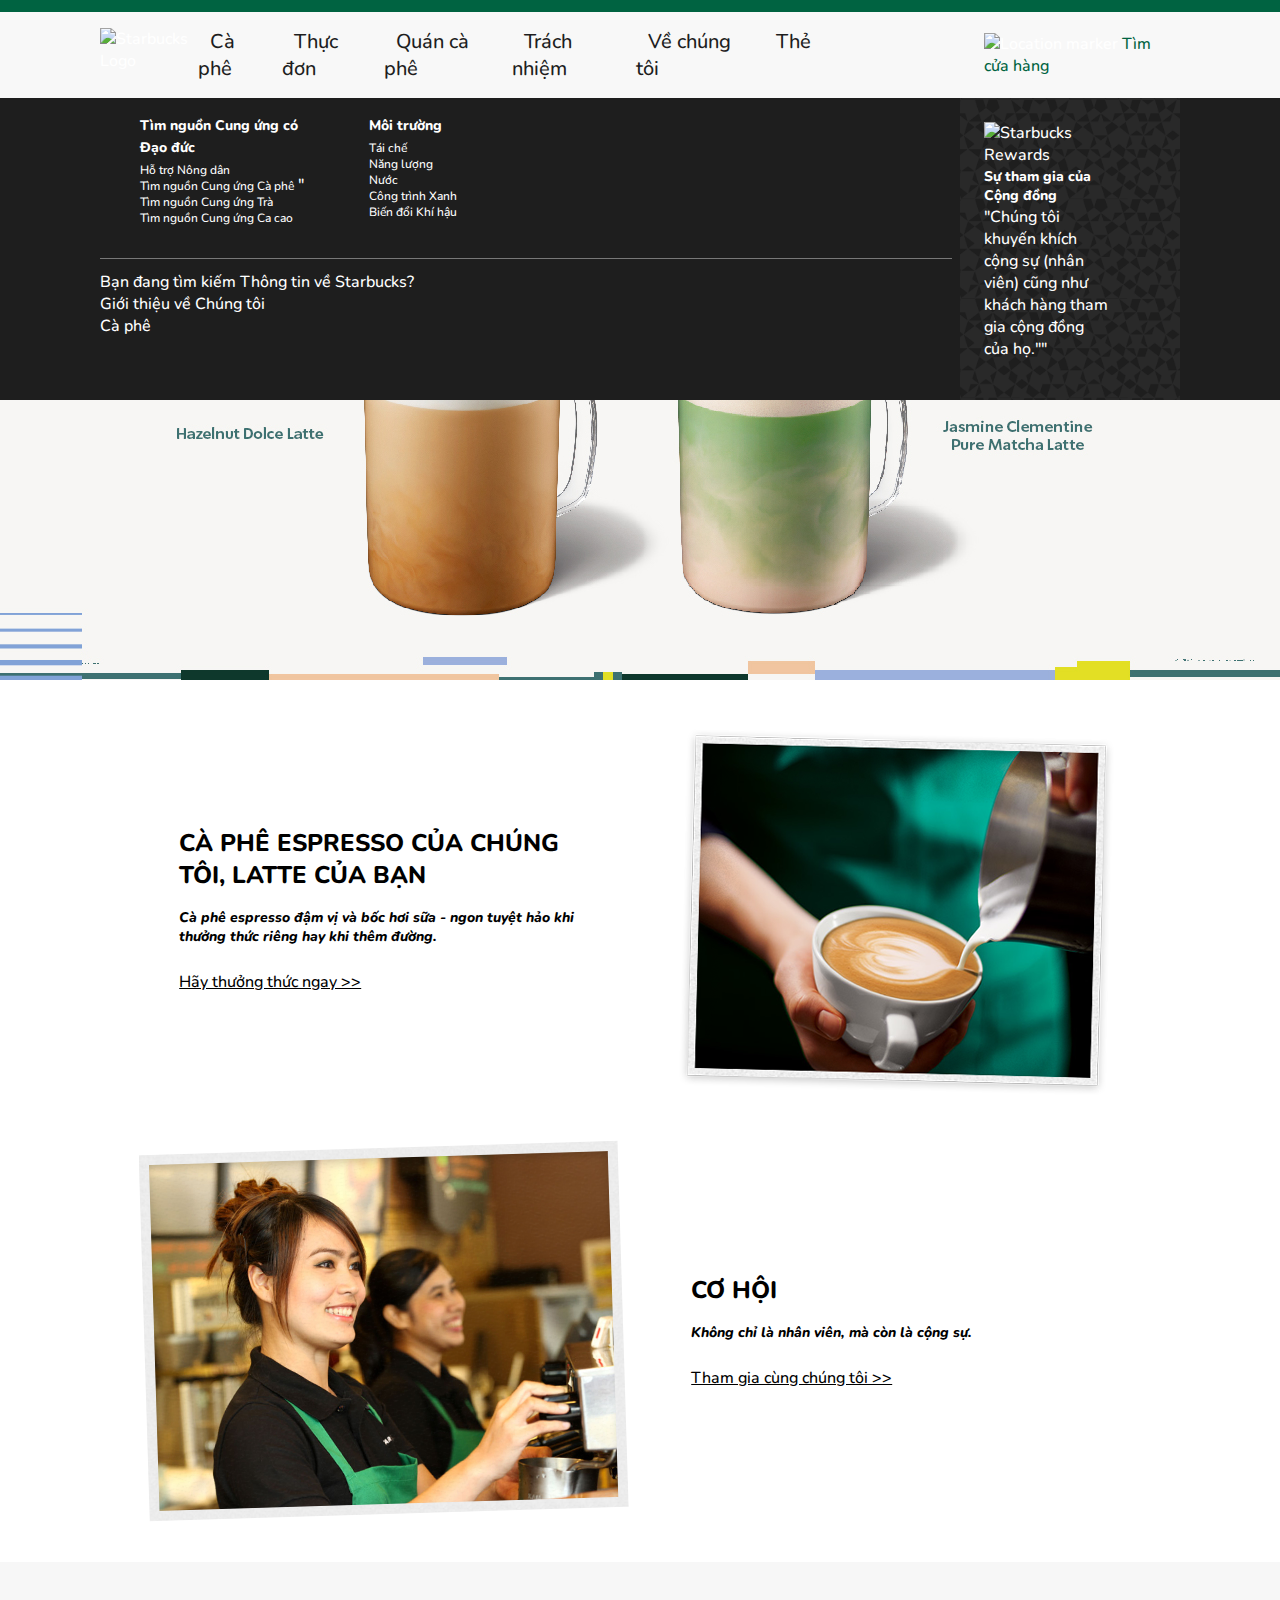
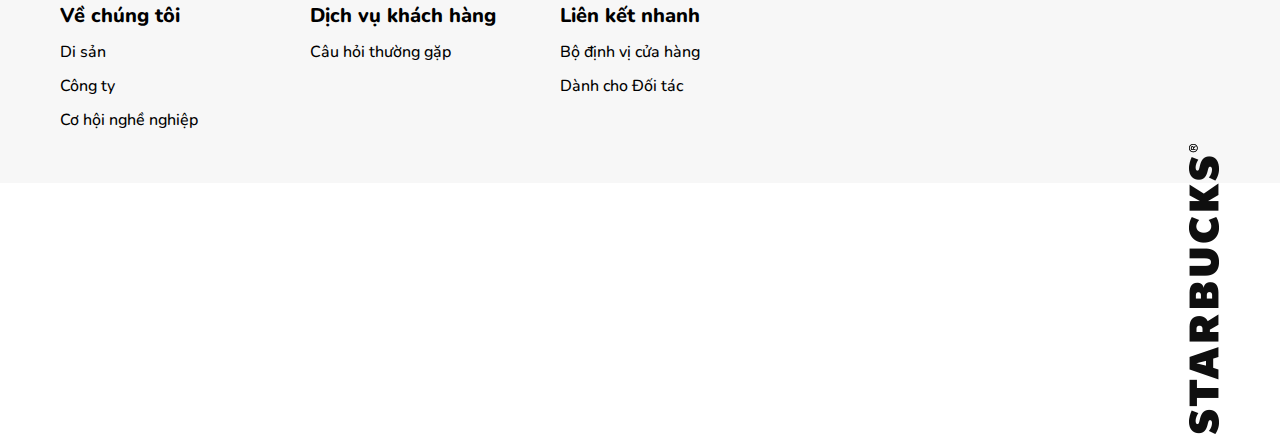
==== commit e9228d26: "relevel html" ====
--- a/index.html
+++ b/index.html
@@ -158,14 +158,15 @@
                                 </ol>
                             </li>
                         </ol>
-        
-                        <p class="menu_suggestion_title">Bạn đang tìm kiếm các loại Đồ uống Cà phê?</p>
-                        <ul class="menu_suggestion_links">
-                            <li class="navGroup_menu_sugList_item">
-                                <a  class="link" href="https://www.starbucks.vn/thuc-don/thuc-uong//" class="bold">Thức uống
-                                </a>
-                            </li>
-                        </ul>
+                        <div class="menu-suggestion-container">
+                            <p class="menu-suggestion_title">Bạn đang tìm kiếm các loại Đồ uống Cà phê?</p>
+                            <ul class="menu-suggestion-links">
+                                <li class="navGroup_menu_sugList_item">
+                                    <a  class="link" href="https://www.starbucks.vn/thuc-don/thuc-uong//" class="bold">Thức uống
+                                    </a>
+                                </li>
+                            </ul>
+                        </div>
                     </div>
         
                     <div class="menu_promo">
@@ -227,15 +228,16 @@
                                 </ol>
                             </li>
                         </ol>
-        
-                        <p class="menu_suggestion_title">Bạn đang tìm kiếm Cà phê để thưởng thức tại Nhà?</p>
-                        <ul class="menu_suggestion_links">
-                            <li class="navGroup_menu_sugList_item"> 
-                                <a  class="link bold" href="https://www.starbucks.vn/ca-phe/learn/dòng-sản-phẩm-cà-phê-rang/">Tìm hiểu về Dòng sản phẩm cà phê rang Starbucks Roast
-                                </a>
-                            </li>
-                            <li class="navGroup_menu_sugList_item">Cà phê</li>
-                        </ul>
+                        <div class="menu-suggestion-container">
+                            <p class="menu-suggestion_title">Bạn đang tìm kiếm Cà phê để thưởng thức tại Nhà?</p>
+                            <ul class="menu-suggestion-links">
+                                <li class="navGroup_menu_sugList_item"> 
+                                    <a  class="link bold" href="https://www.starbucks.vn/ca-phe/learn/dòng-sản-phẩm-cà-phê-rang/">Tìm hiểu về Dòng sản phẩm cà phê rang Starbucks Roast
+                                    </a>
+                                </li>
+                                <li class="navGroup_menu_sugList_item">Cà phê</li>
+                            </ul>
+                        </div>
                     </div>
         
                     <div class="menu_promo">
@@ -287,15 +289,16 @@
                                 </ol>
                             </li>
                         </ol>
-        
-                        <p class="menu_suggestion_title">Bạn đang tìm kiếm Điều gì Khác?</p>
-                        <ul class="menu_suggestion_links">
-                            <li class="navGroup_menu_sugList_item"> 
-                                <a  class="link bold" href="https://www.starbucks.vn/thuc-don/thuc-uong/">Thức uống
-                                </a>
-                            </li>
-                            <li class="navGroup_menu_sugList_item">Giới thiệu về Chúng tôi</li>
-                        </ul>
+                        <div class="menu-suggestion-container">
+                            <p class="menu-suggestion_title">Bạn đang tìm kiếm Điều gì Khác?</p>
+                            <ul class="menu-suggestion-links">
+                                <li class="navGroup_menu_sugList_item"> 
+                                    <a  class="link bold" href="https://www.starbucks.vn/thuc-don/thuc-uong/">Thức uống
+                                    </a>
+                                </li>
+                                <li class="navGroup_menu_sugList_item">Giới thiệu về Chúng tôi</li>
+                            </ul>
+                        </div>
                     </div>
         
                     <div class="menu_promo">
@@ -357,22 +360,24 @@
         
                             </li>       
                         </ol>
-                        <p class="menu_suggestion_title">Bạn đang tìm kiếm Thông tin về Starbucks?</p>
-                        <ul class="menu_suggestion_links">
-                            <li class="navGroup_menu_sugList_item">Giới thiệu về Chúng tôi</li>
-                            <li class="navGroup_menu_sugList_item">Cà phê</li>
-                        </ul>
+                        <div class="menu-suggestion-container">
+                            <p class="menu-suggestion_title">Bạn đang tìm kiếm Thông tin về Starbucks?</p>
+                            <ul class="menu-suggestion-links">
+                                <li class="navGroup_menu_sugList_item">Giới thiệu về Chúng tôi</li>
+                                <li class="navGroup_menu_sugList_item">Cà phê</li>
+                            </ul>
+                        </div>
                     </div>
         
                     <div class="menu_promo">
-                        <div class="anchor">
+                        <a href="#" target="_self">
                             <img src="https://www.starbucks.vn/media/ksrinkwr/responsibility-upsell-promo-image_tcm89-23593.jpg" alt="Starbucks Rewards">            
                             <p class="bold">Sự tham gia của Cộng đồng</p>
                             <p>
                                 "Chúng tôi khuyến khích cộng sự (nhân viên) cũng như khách hàng tham gia cộng đồng của họ.""
                             </p>
                             
-                        </div>
+                        </a>
                     </div>  
                 </li>
         
@@ -414,24 +419,25 @@
                                 </p>
                             </li>
                         </ol>
-                        <p class="menu_suggestion_title">Bạn đang tìm kiếm Vị trí Cửa hàng?</p>
-                        <ul class="menu_suggestion_links">
-                            <li class="navGroup_menu_sugList_item">
-                                <a class="link bold" href="https://www.starbucks.vn/dich-vu-khach-hang/">Dịch vụ Khách hàng</a>"
-                            </li>
-                            <li class="navGroup_menu_sugList_item">Bộ định vị Cửa hàng</li>
-                        </ul>
+                        <div class="menu-suggestion-container">
+                            <p class="menu-suggestion_title">Bạn đang tìm kiếm Vị trí Cửa hàng?</p>
+                            <ul class="menu-suggestion-links">
+                                <li class="navGroup_menu_sugList_item">
+                                    <a class="link bold" href="https://www.starbucks.vn/dich-vu-khach-hang/">Dịch vụ Khách hàng</a>"
+                                </li>
+                                <li class="navGroup_menu_sugList_item">Bộ định vị Cửa hàng</li>
+                            </ul>
+                        </div>
                     </div>
         
                     <div class="menu_promo">
-                        <div class="anchor">
+                        <a href="#" class="">
                             <img src="https://www.starbucks.vn/media/jl4nrlxy/teaser01_tcm89-3390.jpg" alt="Starbucks Rewards">
                             <p class="bold">Một Loại Công ty Khác</p>
                             <p>
                                 "Sứ mệnh của chúng tôi là khơi nguồn cảm hứng và nuôi dưỡng tinh thần con người - một người, một cốc cà phê và một tình hàng xóm vào một thời điểm."
                             </p>
-                            
-                        </div>
+                        </a>
                     </div>
                 </li>
         
@@ -494,10 +500,12 @@
                                 </ol>
                             </li>
                         </ol>
-                        <p class="menu_suggestion_title"> Đang tìm kiếm vị trí cửa hàng</p>
-                        <ul class="menu_suggestion_links">
-                            <li class="navGroup_menu_sugList_item">Bộ định vị Cửa hàng</li>
-                        </ul>
+                        <div class="menu-suggestion-container">
+                            <p class="menu-suggestion_title"> Đang tìm kiếm vị trí cửa hàng</p>
+                            <ul class="menu-suggestion-links">
+                                <li class="navGroup_menu_sugList_item">Bộ định vị Cửa hàng</li>
+                            </ul>
+                        </div>
                     </div>
                     <div class="menu_promo">
                         <a href="https://card.starbucks.vn/en/sign-in" target="_self">
@@ -598,6 +606,6 @@
             <img src="./assets/imgs/brand-name.jpg" alt="">
         </div>
     </div>
-    <!-- <script src="./scripts/script.js"></script> -->
+    <script src="./scripts/script.js"></script>
 </body>
 </html>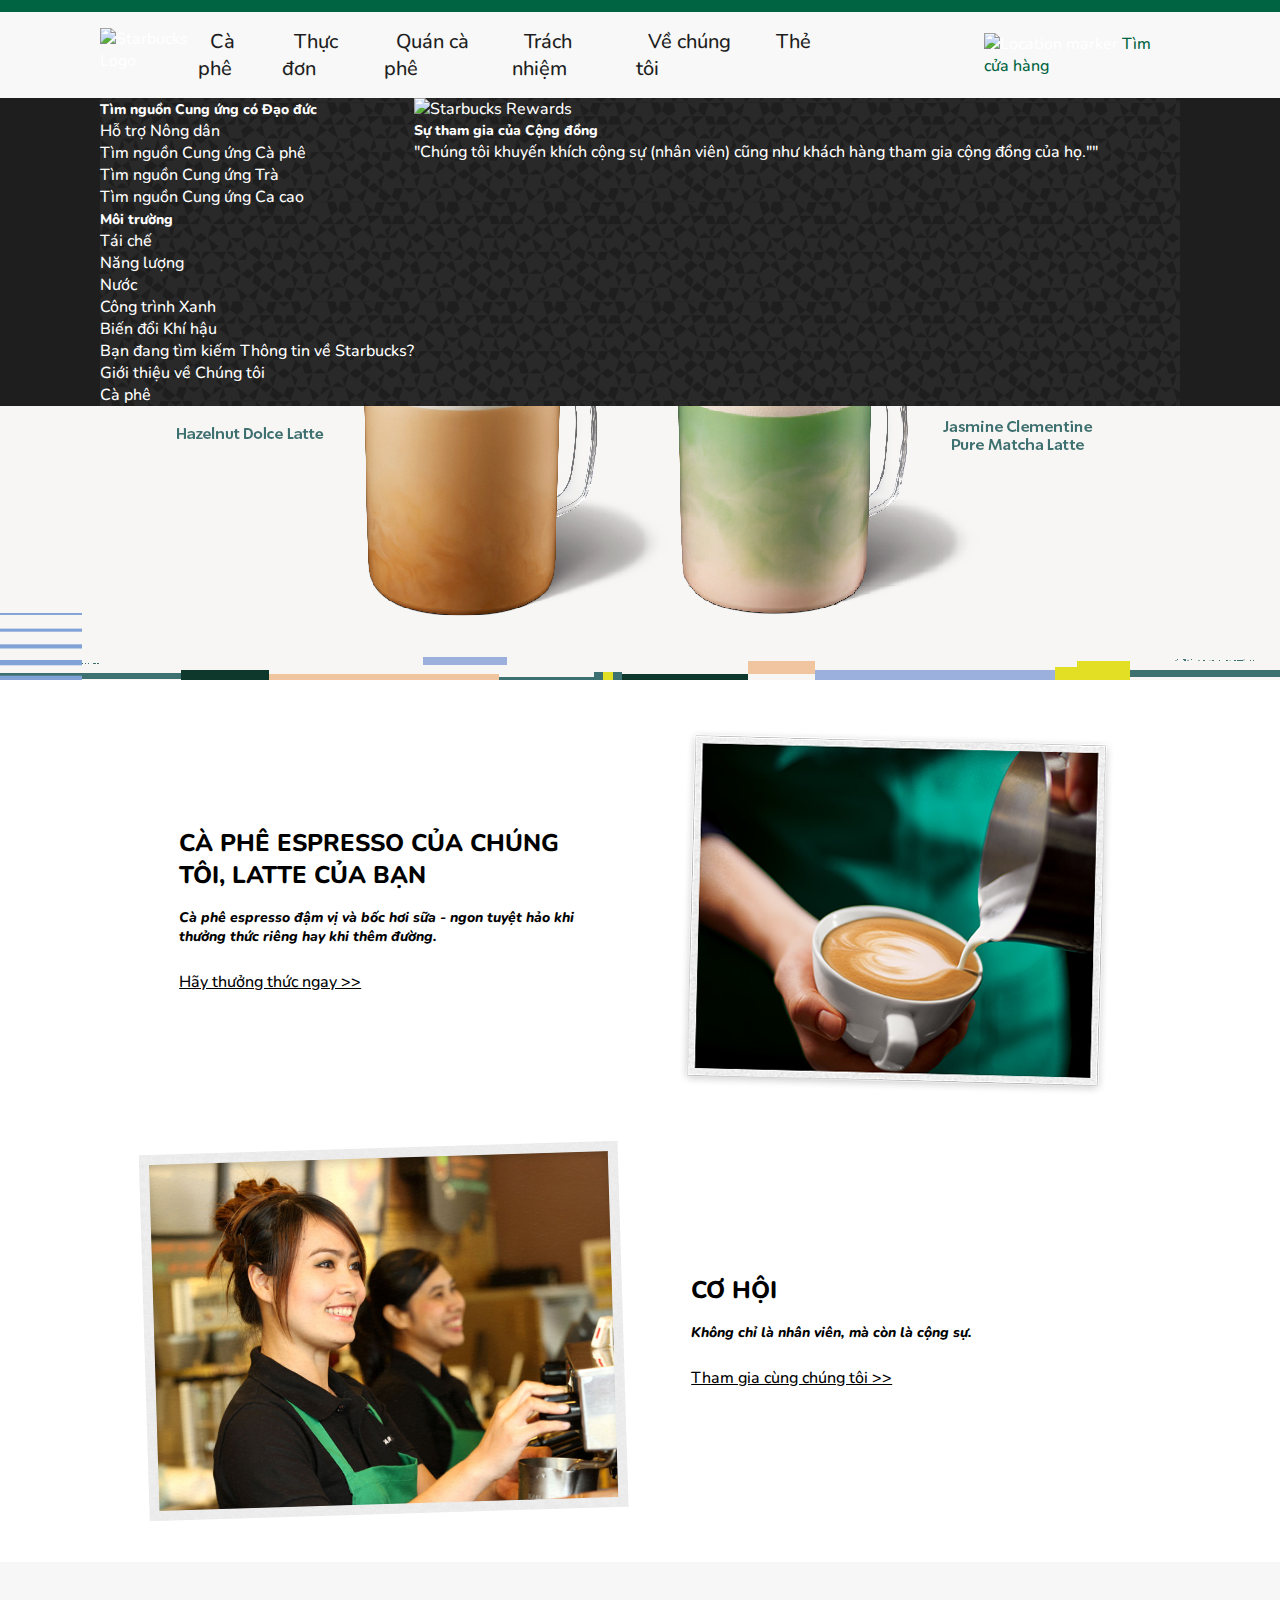
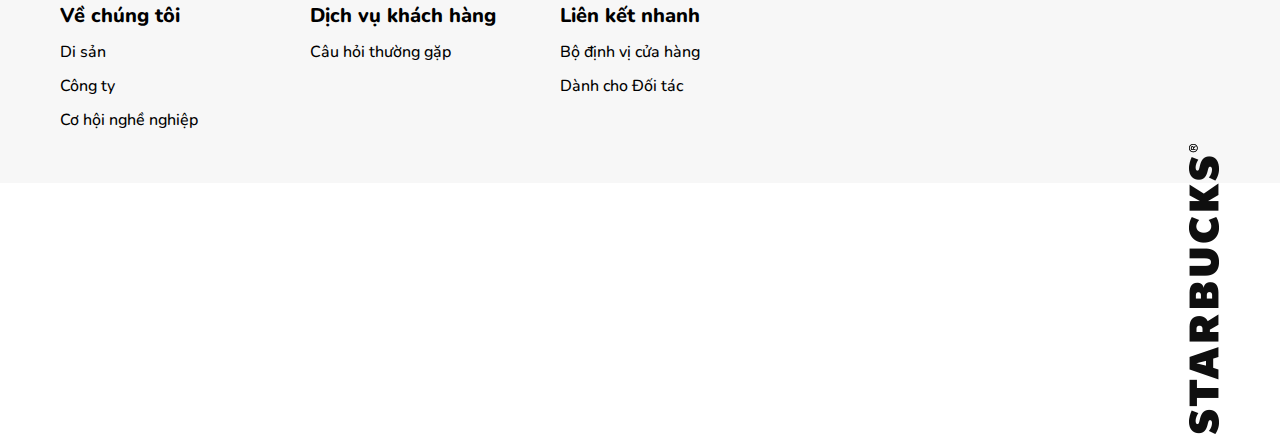
==== commit 9dba7945: "remove all URLs" ====
--- a/index.html
+++ b/index.html
@@ -66,79 +66,79 @@
         <div class="megaNav" id="main-menu">
             <ol class="container">
                 <!--menu 0-->
-                <li class="fields" id="menu_0">
-                    <div class="menu_content">
+                <li class="fields" id="menu-0">
+                    <div class="menu-content">
                         <ol class="nav-blocks">
                             <li>
                                 <p>
-                                    <a href="https://www.starbucks.vn/ca-phe/ca-phe-cua-chung-toi/" class="bold">Cà phê của Chúng tôi</a>
-                                </p>
-                                <ol>
-                                    <li>
-                                        <a href="https://www.starbucks.vn/ca-phe/ca-phe-cua-chung-toi/format/whole-bean/">Cà phê Nguyên Hạt</a>
-                                    </li>
-                                    <li>
-                                        <a href="https://www.starbucks.vn/ca-phe/ca-phe-cua-chung-toi/view-all-coffee/">Xem Tất cả các loại Cà phê</a>
-                                    </li>
-                                </ol>
-                            </li>
-        
-                            <li>
-                                <p>
-                                    <a href="https://www.starbucks.vn/ca-phe/coffee-finder/" class="bold">Tìm loại Cà phê Hoàn hảo của Bạn</a>
-                                </p>
-                            </li>
-        
-                            <li>
-                                <p>
-                                    <a href="https://www.starbucks.vn/ca-phe/espresso/" class="bold"> Espresso</a>
-                                </p>
-                                <ol>
-                                    <li>
-                                        <a href="https://www.starbucks.vn/ca-phe/espresso/thành-phần/">Thành phần</a>
-                                    </li>
-                                    <li>
-                                        <a href="https://www.starbucks.vn/ca-phe/espresso/thiết-bị-tốt-nhất/">Thiết bị Tốt nhất</a>
-                                    </li>
-                                    <li>
-                                        <a href="https://www.starbucks.vn/ca-phe/espresso/nhân-viên-pha-chế-cà-phê/">Nhân viên Pha chế Cà phê</a>
-                                    </li>
-                                </ol>
-                            </li>
-        
-                            <li>
-                                <p>
-                                    <a href="https://www.starbucks.vn/ca-phe/cach-pha-ca-phe/" class="bold">Cách Pha Cà phê</a>
-                                <ol>
-                                    <li>
-                                        <a href="https://www.starbucks.vn/ca-phe/cach-pha-ca-phe/coffee-press/">Coffee Press</a>
-                                    </li>
-                                    <li>
-                                        <a href="https://www.starbucks.vn/ca-phe/cach-pha-ca-phe/pour-over/">Pour-Over</a>
-                                    </li>
-                                    <li>
-                                        <a href="https://www.starbucks.vn/ca-phe/cach-pha-ca-phe/iced-pour-over/">Iced Pour-Over</a>
-                                    </li>
-                                    <li>
-                                        <a href="https://www.starbucks.vn/ca-phe/cach-pha-ca-phe/coffee-brewer/">Coffee Brewer</a>
-                                    </li>
-                                </ol>
-                            </li>
-        
-                            <li>
-                                <p>
-                                    <a href="https://www.starbucks.vn/ca-phe/tim-nguon-cung-ung-co-dao-duc/" class="bold">Tìm nguồn Cung ứng có Đạo đức</a>       
-                                </p>
-                                <ol>
-                                    <li>
-                                        <a href="https://www.starbucks.vn/trach-nhiem/tim-nguon-cung-ung-co-dao-duc/tim-nguon-cung-ung-ca-phe/">
+                                    <a href="#" class="bold">Cà phê của Chúng tôi</a>
+                                </p>
+                                <ol>
+                                    <li>
+                                        <a href="#">Cà phê Nguyên Hạt</a>
+                                    </li>
+                                    <li>
+                                        <a href="#">Xem Tất cả các loại Cà phê</a>
+                                    </li>
+                                </ol>
+                            </li>
+        
+                            <li>
+                                <p>
+                                    <a href="#" class="bold">Tìm loại Cà phê Hoàn hảo của Bạn</a>
+                                </p>
+                            </li>
+        
+                            <li>
+                                <p>
+                                    <a href="#" class="bold"> Espresso</a>
+                                </p>
+                                <ol>
+                                    <li>
+                                        <a href="#">Thành phần</a>
+                                    </li>
+                                    <li>
+                                        <a href="#">Thiết bị Tốt nhất</a>
+                                    </li>
+                                    <li>
+                                        <a href="#">Nhân viên Pha chế Cà phê</a>
+                                    </li>
+                                </ol>
+                            </li>
+        
+                            <li>
+                                <p>
+                                    <a href="#">Cách Pha Cà phê</a>
+                                <ol>
+                                    <li>
+                                        <a href="#">Coffee Press</a>
+                                    </li>
+                                    <li>
+                                        <a href="#">Pour-Over</a>
+                                    </li>
+                                    <li>
+                                        <a href="#"">Iced Pour-Over</a>
+                                    </li>
+                                    <li>
+                                        <a href="#">Coffee Brewer</a>
+                                    </li>
+                                </ol>
+                            </li>
+        
+                            <li>
+                                <p>
+                                    <a href="#" class="bold">Tìm nguồn Cung ứng có Đạo đức</a>       
+                                </p>
+                                <ol>
+                                    <li>
+                                        <a href="#">
                                             Cà phê được Vun trồng có Trách nhiệm</a>
                                     </li>
                                     <li>
-                                        <a href="https://www.starbucks.vn/ca-phe/tim-nguon-cung-ung-co-dao-duc/chat-luong-ca-phe/">Chất lượng cà phê</a>
-                                    </li>
-                                    <li>
-                                        <a href="https://www.starbucks.vn/trach-nhiem/tim-nguon-cung-ung-co-dao-duc/ho-tro-nong-dan/">Hỗ trợ Nông dân</a>
+                                        <a href="#">Chất lượng cà phê</a>
+                                    </li>
+                                    <li>
+                                        <a href="#">Hỗ trợ Nông dân</a>
                                     </li>
                                 </ol>
                             </li>
@@ -147,30 +147,30 @@
                                 <p class="bold">Tìm hiểu thêm</p>
                                 <ol>
                                     <li>
-                                        <a href="https://www.starbucks.vn/ca-phe/learn/dòng-sản-phẩm-cà-phê-rang/">Dòng sản phẩm Cà phê Rang Starbucks</a>
-                                    </li>
-                                    <li>
-                                        <a href="https://www.starbucks.vn/ca-phe/learn/những-hương-vị-trong-cốc-cà-phê-của-bạn/">Những hương vị trong Cốc cà phê của bạn</a>
-                                    </li>
-                                    <li>
-                                        <a href="https://www.starbucks.vn/ca-phe/learn/câu-hỏi-thường-gặp-về-cà-phê/">Câu hỏi Thường Gặp về Cà phê</a>
+                                        <a href="#">Dòng sản phẩm Cà phê Rang Starbucks</a>
+                                    </li>
+                                    <li>
+                                        <a href="#">Những hương vị trong Cốc cà phê của bạn</a>
+                                    </li>
+                                    <li>
+                                        <a href="#">Câu hỏi Thường Gặp về Cà phê</a>
                                     </li>
                                 </ol>
                             </li>
                         </ol>
                         <div class="menu-suggestion-container">
-                            <p class="menu-suggestion_title">Bạn đang tìm kiếm các loại Đồ uống Cà phê?</p>
+                            <p class="menu-suggestion-title">Bạn đang tìm kiếm các loại Đồ uống Cà phê?</p>
                             <ul class="menu-suggestion-links">
                                 <li class="navGroup_menu_sugList_item">
-                                    <a  class="link" href="https://www.starbucks.vn/thuc-don/thuc-uong//" class="bold">Thức uống
+                                    <a  class="link" href="#" class="bold">Thức uống
                                     </a>
                                 </li>
                             </ul>
                         </div>
                     </div>
         
-                    <div class="menu_promo">
-                        <a href="https://www.starbucks.vn/ca-phe/vang/" target="_self">
+                    <div class="menu-promo">
+                        <a href="#" target="_self">
                             <img src="https://www.starbucks.vn/media/gapffx4c/blonde_roast_coffee_tcm89-15926.jpg" alt="Starbucks Rewards">
                             <p class="bold">Blonde Roast</p>
                             <p>Nhẹ và ngọt dịu, loại cà phê rang qua hoàn hảo.</p>
@@ -179,60 +179,60 @@
                 </li>
         
                 <!-- menu 1-->
-                <li class="fields" id="menu_1">
-                    <div class="menu_content">
+                <li class="fields" id="menu-1">
+                    <div class="menu-content">
                         <ol class="nav-blocks">
                             <li>
                                 <p>
-                                    <a href="https://www.starbucks.vn/thuc-don/thuc-an/" class="bold">Thức ăn</a>
-                                </p>
-        
-                                <ol>
-                                    <li>
-                                        <a href="https://www.starbucks.vn/thuc-don/thuc-an/banh/">Bánh</a>
-                                    </li>
-                                    <li>
-                                        <a href="https://www.starbucks.vn/thuc-don/thuc-an/banh-muffin/">Bánh Muffin</a>
-                                    </li>
-                                    <li>
-                                        <a href="https://www.starbucks.vn/thuc-don/thuc-an/banh-cookie/">Bánh Cookie</a>
-                                    <li>
-                                        <a href="https://www.starbucks.vn/thuc-don/thuc-an/banh-ngot/">Bánh ngọt</a>
-                                    </li>
-                                    <li>
-                                        <a href="https://www.starbucks.vn/thuc-don/thuc-an/banh-mi-sandwiches/">Bánh mì sandwiches</a>
-                                    </li>
-                                </ol>
-                            </li>
-        
-                            <li>
-                                <p>
-                                    <a href="https://www.starbucks.vn/thuc-don/thuc-uong/" class="bold">Thức uống</a>
-                                </p>
-        
-                                <ol>
-                                    <li>
-                                        <a href="https://www.starbucks.vn/thuc-don/thuc-uong/thuc-uong-espresso/">Thức uống Espresso</a>
-                                    </li>
-                                    <li>
-                                        <a href="https://www.starbucks.vn/thuc-don/thuc-uong/thuc-uong-voi-socola/">Thức uống với Sôcôla</a>
-                                    </li>
-                                    <li>
-                                        <a href="https://www.starbucks.vn/thuc-don/thuc-uong/ca-phe-xay-frappuccino/">Cà phê Xay Frappuccino®</a>
-                                    </li>
-                                    <li>
-                                        <a href="https://www.starbucks.vn/thuc-don/thuc-uong/kem-tron-frappuccino/">Kem Trộn Frappuccino®</a>
-                                    <li>
-                                        <a href="https://www.starbucks.vn/thuc-don/thuc-uong/tra-pha/">Trà pha</a>
+                                    <a href="#" class="bold">Thức ăn</a>
+                                </p>
+        
+                                <ol>
+                                    <li>
+                                        <a href="#">Bánh</a>
+                                    </li>
+                                    <li>
+                                        <a href="#">Bánh Muffin</a>
+                                    </li>
+                                    <li>
+                                        <a href="#">Bánh Cookie</a>
+                                    <li>
+                                        <a href="#">Bánh ngọt</a>
+                                    </li>
+                                    <li>
+                                        <a href="#">Bánh mì sandwiches</a>
+                                    </li>
+                                </ol>
+                            </li>
+        
+                            <li>
+                                <p>
+                                    <a href="#" class="bold">Thức uống</a>
+                                </p>
+        
+                                <ol>
+                                    <li>
+                                        <a href="#">Thức uống Espresso</a>
+                                    </li>
+                                    <li>
+                                        <a href="#">Thức uống với Sôcôla</a>
+                                    </li>
+                                    <li>
+                                        <a href="#">Cà phê Xay Frappuccino®</a>
+                                    </li>
+                                    <li>
+                                        <a href="#">Kem Trộn Frappuccino®</a>
+                                    <li>
+                                        <a href="#">Trà pha</a>
                                     </li>
                                 </ol>
                             </li>
                         </ol>
                         <div class="menu-suggestion-container">
-                            <p class="menu-suggestion_title">Bạn đang tìm kiếm Cà phê để thưởng thức tại Nhà?</p>
+                            <p class="menu-suggestion-title">Bạn đang tìm kiếm Cà phê để thưởng thức tại Nhà?</p>
                             <ul class="menu-suggestion-links">
                                 <li class="navGroup_menu_sugList_item"> 
-                                    <a  class="link bold" href="https://www.starbucks.vn/ca-phe/learn/dòng-sản-phẩm-cà-phê-rang/">Tìm hiểu về Dòng sản phẩm cà phê rang Starbucks Roast
+                                    <a  class="link bold" href="#">Tìm hiểu về Dòng sản phẩm cà phê rang Starbucks Roast
                                     </a>
                                 </li>
                                 <li class="navGroup_menu_sugList_item">Cà phê</li>
@@ -240,8 +240,8 @@
                         </div>
                     </div>
         
-                    <div class="menu_promo">
-                        <a href="https://www.starbucks.vn/thuc-don/thuc-an/" target="_self">
+                    <div class="menu-promo">
+                        <a href="#" target="_self">
                             <img src="https://www.starbucks.vn/media/lwhnwlla/menu_blueberries_tcm89-16461.jpg" alt="Starbucks Rewards">
                             <p class="bold">Đồ ăn Thực thụ, Cực Ngon</p>
                             <p>Xem những lựa chọn món ăn mới trong cửa hàng của chúng tôi.</p>
@@ -251,49 +251,49 @@
                 </li>
         
                 <!--menu 2-->
-                <li class="fields" id="menu_2">
-                    <div class="menu_content">
+                <li class="fields" id="menu-2">
+                    <div class="menu-content">
                         <ol class="nav-blocks">
                             <li>
                                 <p>
-                                    <a href="https://www.starbucks.vn/quan-ca-phe/chuong-trinh-chuyen-gia-ca-phe/" class="bold">Chương trình Chuyên gia cà phê</a>
-                                </p>
-                            </li>
-        
-                            <li>
-                                <p>
-                                    <a href="https://www.starbucks.vn/quan-ca-phe/cong-dong-truc-tuyen/" class="bold">Cộng đồng Trực tuyến</a>
-                                </p>
-                            </li>
-        
-                            <li>
-                                <p>
-                                    <a href="https://www.starbucks.vn/quan-ca-phe/thiet-ke-cua-hang/" class="bold">Thiết kế Cửa hàng
-                                </p>
-                            </li>
-        
-                            <li>
-                                <p>
-                                    <a href="https://www.starbucks.vn/quan-ca-phe/thuong-mai/" class="bold">Sản phẩm</a>
-                                </p>
-                                <ol>
-                                    <li>
-                                        <a href="https://www.starbucks.vn/quan-ca-phe/thuong-mai/drinkware/">Dụng cụ uống</a>
-                                    </li>
-                                    <li>
-                                        <a href="https://www.starbucks.vn/quan-ca-phe/thuong-mai/machines/">Dụng cụ pha chế</a>
-                                    </li>
-                                    <li>
-                                        <a href="https://www.starbucks.vn/quan-ca-phe/thuong-mai/accessories/">Phụ kiện</a>
+                                    <a href="#" class="bold">Chương trình Chuyên gia cà phê</a>
+                                </p>
+                            </li>
+        
+                            <li>
+                                <p>
+                                    <a href="#" class="bold">Cộng đồng Trực tuyến</a>
+                                </p>
+                            </li>
+        
+                            <li>
+                                <p>
+                                    <a href="#" class="bold">Thiết kế Cửa hàng
+                                </p>
+                            </li>
+        
+                            <li>
+                                <p>
+                                    <a href="#" class="bold">Sản phẩm</a>
+                                </p>
+                                <ol>
+                                    <li>
+                                        <a href="#">Dụng cụ uống</a>
+                                    </li>
+                                    <li>
+                                        <a href="#">Dụng cụ pha chế</a>
+                                    </li>
+                                    <li>
+                                        <a href="#">Phụ kiện</a>
                                     </li>
                                 </ol>
                             </li>
                         </ol>
                         <div class="menu-suggestion-container">
-                            <p class="menu-suggestion_title">Bạn đang tìm kiếm Điều gì Khác?</p>
+                            <p class="menu-suggestion-title">Bạn đang tìm kiếm Điều gì Khác?</p>
                             <ul class="menu-suggestion-links">
                                 <li class="navGroup_menu_sugList_item"> 
-                                    <a  class="link bold" href="https://www.starbucks.vn/thuc-don/thuc-uong/">Thức uống
+                                    <a  class="link bold" href="">Thức uống
                                     </a>
                                 </li>
                                 <li class="navGroup_menu_sugList_item">Giới thiệu về Chúng tôi</li>
@@ -301,8 +301,8 @@
                         </div>
                     </div>
         
-                    <div class="menu_promo">
-                        <a href="https://www.starbucks.vn/quan-ca-phe/" target="_self">
+                    <div class="menu-promo">
+                        <a href="#" target="_self">
                             <img src="https://www.starbucks.vn/media/hagf4003/coffeehouse-teaser_tcm89-3864.jpg" alt="Starbucks Rewards">                
                             <p class="bold">Cà phê của chúng tôi đưa mọi người lại gần nhau</p>
                             <p>Vui chơi, mơ giấc mơ lớn và kết nối với bạn bè.</p>
@@ -312,56 +312,56 @@
         
         
                 <!--menu_3-->
-                <li class="fields open" id="menu_3">
-                    <div class="menu_content">
+                <li class="fields open" id="menu-3">
+                    <div class="menu-content">
                         <ol class="nav-blocks">
                             <li>
                                 <p>
-                                    <a href="https://www.starbucks.vn/trach-nhiem/tim-nguon-cung-ung-co-dao-duc/" class="bold">Tìm nguồn Cung ứng có Đạo đức
-                                </p>
-                                <ol>
-                                    <li>
-                                        <a href="https://www.starbucks.vn/trach-nhiem/tim-nguon-cung-ung-co-dao-duc/ho-tro-nong-dan/">Hỗ trợ Nông dân</a>
-                                    </li>
-                                    <li>
-                                        <a href="https://www.starbucks.vn/trach-nhiem/tim-nguon-cung-ung-co-dao-duc/tim-nguon-cung-ung-ca-phe/">Tìm nguồn Cung ứng Cà phê</a>"
-                                    </li>
-                                    <li>
-                                        <a href="https://www.starbucks.vn/trach-nhiem/tim-nguon-cung-ung-co-dao-duc/tim-nguon-cung-ung-tra/">Tìm nguồn Cung ứng Trà</a>
-                                    </li>
-                                    <li>
-                                        <a href="https://www.starbucks.vn/trach-nhiem/tim-nguon-cung-ung-co-dao-duc/tim-nguon-cung-ung-ca-cao/">Tìm nguồn Cung ứng Ca cao</a>
-                                    </li>
-                                </ol>
-                            </li>
-        
-                            <li>
-                                <p>
-                                    <a href="https://www.starbucks.vn/trach-nhiem/moi-truong/" class="bold">Môi trường</a>
-                                </p>
-        
-                                <ol>
-                                    <li>
-                                        <a href="https://www.starbucks.vn/trach-nhiem/moi-truong/tai-che/">Tái chế</a>
-                                    </li>
-                                    <li>
-                                        <a href="https://www.starbucks.vn/trach-nhiem/moi-truong/nang-luong/">Năng lượng</a>
-                                    </li>
-                                    <li>
-                                        <a href="https://www.starbucks.vn/trach-nhiem/moi-truong/nuoc/">Nước</a>
-                                    </li>
-                                    <li>
-                                        <a href="https://www.starbucks.vn/trach-nhiem/moi-truong/cong-trinh-xanh/">Công trình Xanh</a>
-                                    </li>
-                                    <li>
-                                        <a href="https://www.starbucks.vn/trach-nhiem/moi-truong/bien-doi-khi-hau/">Biến đổi Khí hậu</a>
+                                    <a href="#" class="bold">Tìm nguồn Cung ứng có Đạo đức
+                                </p>
+                                <ol>
+                                    <li>
+                                        <a href="#">Hỗ trợ Nông dân</a>
+                                    </li>
+                                    <li>
+                                        <a href="#">Tìm nguồn Cung ứng Cà phê</a>
+                                    </li>
+                                    <li>
+                                        <a href="#">Tìm nguồn Cung ứng Trà</a>
+                                    </li>
+                                    <li>
+                                        <a href="#">Tìm nguồn Cung ứng Ca cao</a>
+                                    </li>
+                                </ol>
+                            </li>
+        
+                            <li>
+                                <p>
+                                    <a href="#" class="bold">Môi trường</a>
+                                </p>
+        
+                                <ol>
+                                    <li>
+                                        <a href="#">Tái chế</a>
+                                    </li>
+                                    <li>
+                                        <a href="#">Năng lượng</a>
+                                    </li>
+                                    <li>
+                                        <a href="#">Nước</a>
+                                    </li>
+                                    <li>
+                                        <a href="#">Công trình Xanh</a>
+                                    </li>
+                                    <li>
+                                        <a href="#">Biến đổi Khí hậu</a>
                                     </li>
                                 </ol>
         
                             </li>       
                         </ol>
                         <div class="menu-suggestion-container">
-                            <p class="menu-suggestion_title">Bạn đang tìm kiếm Thông tin về Starbucks?</p>
+                            <p class="menu-suggestion-title">Bạn đang tìm kiếm Thông tin về Starbucks?</p>
                             <ul class="menu-suggestion-links">
                                 <li class="navGroup_menu_sugList_item">Giới thiệu về Chúng tôi</li>
                                 <li class="navGroup_menu_sugList_item">Cà phê</li>
@@ -369,7 +369,7 @@
                         </div>
                     </div>
         
-                    <div class="menu_promo">
+                    <div class="menu-promo">
                         <a href="#" target="_self">
                             <img src="https://www.starbucks.vn/media/ksrinkwr/responsibility-upsell-promo-image_tcm89-23593.jpg" alt="Starbucks Rewards">            
                             <p class="bold">Sự tham gia của Cộng đồng</p>
@@ -383,31 +383,31 @@
         
         
                 <!--menu_4-->
-                <li class="fields" id="menu_4">
-                    <div class="menu_content">
+                <li class="fields" id="menu-4">
+                    <div class="menu-content">
                         <ol class="nav-blocks">
                             <li>
                                 <p>
-                                    <a href="https://www.starbucks.vn/ve-chung-toi/di-san/" class="bold">Di sản</a>
-                                </p>
-                            </li>
-                            <li>
-                                <p>
-                                    <a href="https://www.starbucks.vn/ve-chung-toi/cong-ty/" class="bold">Công ty</a>
-                                </p>
-        
-                                <ol>
-                                    <li>
-                                        <a href="https://www.starbucks.vn/ve-chung-toi/cong-ty/tuyen-bo-ve-su-menh/">Tuyên bố về Sứ mệnh</a>
-                                    </li>
-                                    <li>
-                                        <a href="https://www.starbucks.vn/ve-chung-toi/cong-ty/dao-duc-va-tuan-thu-trong-kinh-doanh/">Đạo đức và Tuân thủ trong Kinh doanh</a>
-                                    </li>
-                                    <li>
-                                        <a href="https://www.starbucks.vn/ve-chung-toi/cong-ty/su-da-dang-tai-starbucks/">Sự đa dạng tại Starbucks</a>
-                                    </li>
-                                    <li>
-                                        <a href="https://www.starbucks.vn/ve-chung-toi/cong-ty/chinh-sach-truc-tuyen/">Chính sách Trực tuyến</a>
+                                    <a href="#" class="bold">Di sản</a>
+                                </p>
+                            </li>
+                            <li>
+                                <p>
+                                    <a href="#" class="bold">Công ty</a>
+                                </p>
+        
+                                <ol>
+                                    <li>
+                                        <a href="#">Tuyên bố về Sứ mệnh</a>
+                                    </li>
+                                    <li>
+                                        <a href="#">Đạo đức và Tuân thủ trong Kinh doanh</a>
+                                    </li>
+                                    <li>
+                                        <a href="#">Sự đa dạng tại Starbucks</a>
+                                    </li>
+                                    <li>
+                                        <a href="#">Chính sách Trực tuyến</a>
                                     </li>
                                 </ol>
         
@@ -415,22 +415,22 @@
                             
                             <li>
                                 <p>
-                                    <a href="https://www.starbucks.vn/ve-chung-toi/co-hoi-nghe-nghiep/" class="bold">Cơ hội nghề nghiệp</a>
+                                    <a href="#" class="bold">Cơ hội nghề nghiệp</a>
                                 </p>
                             </li>
                         </ol>
                         <div class="menu-suggestion-container">
-                            <p class="menu-suggestion_title">Bạn đang tìm kiếm Vị trí Cửa hàng?</p>
+                            <p class="menu-suggestion-title">Bạn đang tìm kiếm Vị trí Cửa hàng?</p>
                             <ul class="menu-suggestion-links">
                                 <li class="navGroup_menu_sugList_item">
-                                    <a class="link bold" href="https://www.starbucks.vn/dich-vu-khach-hang/">Dịch vụ Khách hàng</a>"
+                                    <a class="link bold" href="#">Dịch vụ Khách hàng</a>"
                                 </li>
                                 <li class="navGroup_menu_sugList_item">Bộ định vị Cửa hàng</li>
                             </ul>
                         </div>
                     </div>
         
-                    <div class="menu_promo">
+                    <div class="menu-promo">
                         <a href="#" class="">
                             <img src="https://www.starbucks.vn/media/jl4nrlxy/teaser01_tcm89-3390.jpg" alt="Starbucks Rewards">
                             <p class="bold">Một Loại Công ty Khác</p>
@@ -443,8 +443,8 @@
         
         
                 <!--menu_5-->
-                <li class="fields" id="menu_5">
-                    <div class="menu_content">
+                <li class="fields" id="menu-5">
+                    <div class="menu-content">
                         <ol class="nav-blocks">
                             <li>
                                 <p>
@@ -473,17 +473,17 @@
                                     </li>
                                     
                                     <li>
-                                        <a href="https://www.starbucks.vn/ve-chung-toi/cong-ty/chinh-sach-truc-tuyen/starbucks-rewards-terms-and-conditions/">
+                                        <a href="#">
                                             Điều kiện và điều khoản chương trình</a>
                                     </li>
         
                                     <li>
-                                        <a href="https://www.starbucks.vn/ve-chung-toi/cong-ty/chinh-sach-truc-tuyen/chi-nh-sa-ch-ba-o-ma-t-thong-tin/">
+                                        <a href="#">
                                             Chính sách về quyền riêng tư</a>
                                     </li>
         
                                     <li>
-                                        <a href="https://www.starbucks.vn/ve-chung-toi/cong-ty/chinh-sach-truc-tuyen/starbucks-rewards-faqs/">
+                                        <a href="#">
                                             Câu hỏi thường gặp chương trình Starbucks Rewards™</a>
                                     </li>
                                 </ol>
@@ -501,13 +501,13 @@
                             </li>
                         </ol>
                         <div class="menu-suggestion-container">
-                            <p class="menu-suggestion_title"> Đang tìm kiếm vị trí cửa hàng</p>
+                            <p class="menu-suggestion-title"> Đang tìm kiếm vị trí cửa hàng</p>
                             <ul class="menu-suggestion-links">
                                 <li class="navGroup_menu_sugList_item">Bộ định vị Cửa hàng</li>
                             </ul>
                         </div>
                     </div>
-                    <div class="menu_promo">
+                    <div class="menu-promo">
                         <a href="https://card.starbucks.vn/en/sign-in" target="_self">
                             <img src="https://www.starbucks.vn/media/wyldxria/card-teaser_tcm89-25200.jpg" alt="Starbucks Rewards"/>
                             <p class="bold">Nhận ngôi sao điểm thưởng cho mỗi chi tiêu tại Starbucks.</p>
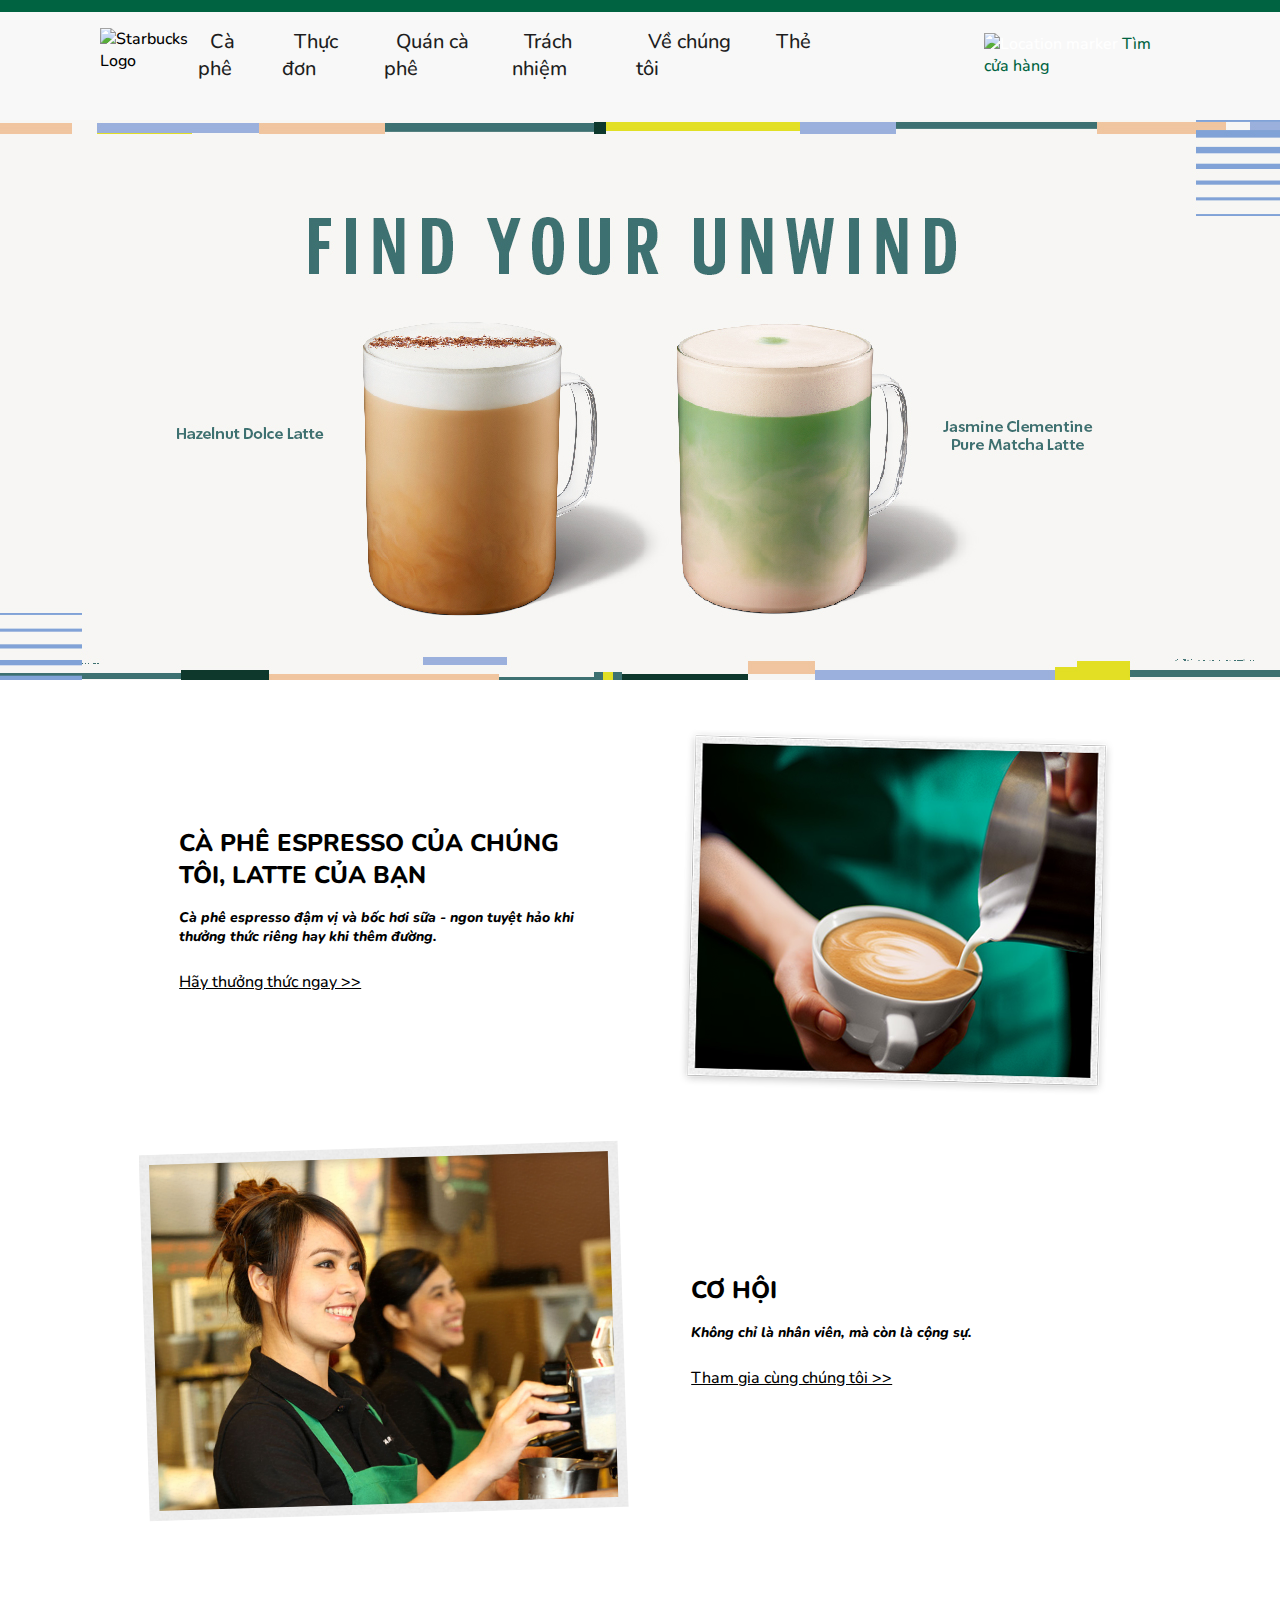
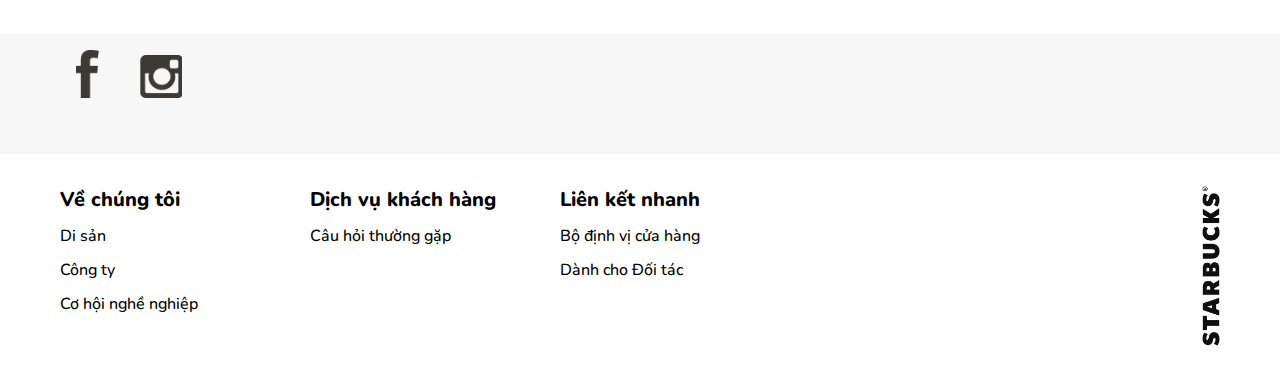
==== commit 6a24329b: "finish footer and add readme" ====
--- a/index.html
+++ b/index.html
@@ -5,6 +5,7 @@
     <meta http-equiv="X-UA-Compatible" content="IE=edge">
     <meta name="viewport" content="width=device-width, initial-scale=1.0">
     <link rel="stylesheet" type = "text/css" href = "styles/style.css">
+    <link rel="shortcut icon" type="image/x-icon" href="/assets/imgs/favicon.ico">
     <title>Starbucks Coffee Company</title>
 </head>
 <body>
@@ -14,7 +15,7 @@
         <div id="header">
             <div class="logo-container">
                 <a href="#" class="logo">
-                    <img src="https://www.starbucks.vn/media/jlrf0uhs/logo_tcm89-366_w1024_n.png" alt="Starbucks Logo">
+                    <img src="https://www.starbucks.vn/media/jlrf0uhs/logo_tcm89-366_w1024_n.png" alt="Starbucks Logo" style="color: #000">
                 </a>
             </div>
 
@@ -312,7 +313,7 @@
         
         
                 <!--menu_3-->
-                <li class="fields open" id="menu-3">
+                <li class="fields" id="menu-3">
                     <div class="menu-content">
                         <ol class="nav-blocks">
                             <li>
@@ -531,7 +532,7 @@
                 <div class="text-container">
                     <div class="title">CÀ PHÊ ESPRESSO CỦA CHÚNG TÔI, LATTE CỦA BẠN</div>
                     <div class="description bold">Cà phê espresso đậm vị và bốc hơi sữa - ngon tuyệt hảo khi thưởng thức riêng hay khi thêm đường.</div>
-                    <div class="extra-url">Hãy thưởng thức ngay >></div>
+                    <a href="#" class="extra-url">Hãy thưởng thức ngay >></a>
                 </div>
             </div>
             <div class="img-region">
@@ -546,15 +547,19 @@
                 <div class="text-container">
                     <div class="title">CƠ HỘI</div>
                     <div class="description bold">Không chỉ là nhân viên, mà còn là cộng sự.</div>
-                    <div class="extra-url">Tham gia cùng chúng tôi >></div>
+                    <a href="#" class="extra-url">Tham gia cùng chúng tôi >></a>
                 </div>
             </div>
         </div>
     </div>
 
     <div id="footer">
+        <div class="social-media">
+            <a href="" class="facebook"></a>
+            <a href="" class="instagram"></a>
+        </div>
         <div class="footer-content">
-            <div id="nav-menu">
+            <div id="footer-nav-menu">
                 <div class="nav-blocks">
                     <div>
                         <a href="#" class="bold title">
@@ -601,9 +606,9 @@
                     </ul>
                 </div>
             </div>
-        </div>
-        <div class="brand-name">
-            <img src="./assets/imgs/brand-name.jpg" alt="">
+            <div class="brand-name">
+                <img src="./assets/imgs/brand-name.jpg" alt="">
+            </div>
         </div>
     </div>
     <script src="./scripts/script.js"></script>
--- a/styles/style.css
+++ b/styles/style.css
@@ -33,11 +33,6 @@
     padding: 1px 0px;
 }
 
-/* ONLY STARBUCK */
-/* a:hover {
-    background-color: #039145;
-} */
-
 .header-container {
     background-color: var(--light-color);
     position: relative;
@@ -75,13 +70,11 @@
     font-size: 16px;
     height: 24px;
     /* display: inline-block; */
-    /* line-height: 16px; */
 }
 
 .store-location img {
     height: 24px;
     /* display: inline-block; */
-    /* line-height: 16px; */
 }
 
 .nav-menu {
@@ -130,43 +123,56 @@
     display: flex;
 }
 
-.menu_content {
+.menu-content {
+    /* background-color: var(--dark-color); */
+    flex: 5;
+}
+
+.menu-content a {
+    color: #fff
+}
+
+.menu-content a:hover {
+    background-color: #039145;
+}
+
+.menu-content .nav-blocks {
     background-color: var(--dark-color);
-    flex: 5;
-    padding-top: 16px;
-}
-
-.menu_content a {
-    color: #fff
-}
-
-.menu_content a:hover {
-    background-color: #039145;
-}
-
-.menu_content .nav-blocks {
-    /* background-color: rgb(207, 146, 146); */
     display: grid;
     grid-template-columns: 6fr 6fr 5fr 5fr;
     gap: 40px;
-    padding: 0 0px 36px 40px;
-    margin: 0 8px 12px 0px;
+    padding: 36px 20px;
     border-bottom: solid 1px rgb(120, 120, 120);
 }
 
-.menu_content .nav-blocks > li > ol > li{
+.menu-content .nav-blocks > li > ol > li{
     height: 16px;
-}
-
-.menu_content .nav-blocks > li a {
+    margin-bottom: 2px;
+}
+
+.menu-content .nav-blocks > li a {
     font-size: 12px;
 }
 
-.menu_content .nav-blocks > li a.bold {
+.menu-content .nav-blocks > li a.bold {
     font-size: 14px;
 }
 
-.menu_promo {
+.menu-suggestion-container {
+    padding: 16px;
+    background-color: var(--dark-color);
+}
+
+.menu-suggestion-title {
+    font-weight: 800;
+}
+
+.menu-suggestion-links {
+    font-size: 14px;
+    margin-bottom: 4px;
+}
+
+.menu-promo {
     /* background-color: salmon; */
     padding: 24px;
     flex: 1;
@@ -174,17 +180,17 @@
     padding-bottom: 40px;
 }
 
-/* .menu_promo .promo-clickable {
+/* .menu-promo .promo-clickable {
     background-color: salmon;
     display: block;
     width: 60%;
 } */
 
-.menu_promo img {
+.menu-promo img {
     width: 100%;
 }
 
-.menu_promo a {
+.menu-promo a {
     display: block;
     width: 75%;
 }
@@ -252,42 +258,88 @@
 
 .text-region .text-container .extra-url {
     text-decoration: underline;
+    color: #000;
 }
 
 #footer {
-    background-color: #f7f7f7;
     padding: 40px 60px;
     position: relative;
 }
 
-#nav-menu {
+#footer .social-media {
+    background-color: #f7f7f7;
+    height: 120px;
+    display: flex;
+    flex-direction: row;
+    flex-wrap: nowrap;
+    gap: 24px;
+    padding: 16px 76px;
+    margin: 32px -60px;
+}
+
+#footer .social-media a {
+    background: url(../assets/imgs/social_icons.png);background-size: auto 100%;
+    display: inline-block;
+    width: 48px;
+    height: 48px;
+    /* background-color: #8ab8df; */
+}
+
+#footer .social-media a:hover {
+    opacity: 0.6;
+}
+
+#footer .social-media a.facebook {
+    background-position: 0px 0;
+    width: 40px;
+}
+
+#footer .social-media a.instagram {
+    background-position: -174px 0;
+    width: 42px;
+}
+
+#footer-nav-menu {
     display: flex;
     /* background-color: #006341; */
-}
-
-#nav-menu .nav-blocks {
+    flex: 9;
+}
+
+#footer-nav-menu .nav-blocks {
     /* background-color: chocolate; */
     width: 250px;
 }
 
-#nav-menu .nav-blocks .title {
+#footer-nav-menu .nav-blocks .title {
     font-size: 20px;
 }
 
-#nav-menu .nav-blocks li {
+#footer-nav-menu .nav-blocks li {
     margin: 12px 0;
     color: #000;
 }
 
-#nav-menu .nav-blocks a {
+#footer-nav-menu .nav-blocks a {
     color: #000;
 }
 
-#nav-menu .nav-blocks li:hover,
-#nav-menu .nav-blocks a:hover {
-    color:#bdbdbd;
+#footer-nav-menu .nav-blocks li:hover,
+#footer-nav-menu .nav-blocks a:hover {
+    color:#971919;
+}
+
+.footer-content {
+    /* background-color: crimson; */
+    display: flex;
+    flex-direction: row;
 }
 
 .brand-name {
+    flex: 1;
+    /* background-color: #266300; */
+}
+
+.brand-name img {
     float: right;
+    height: 160px;
 }